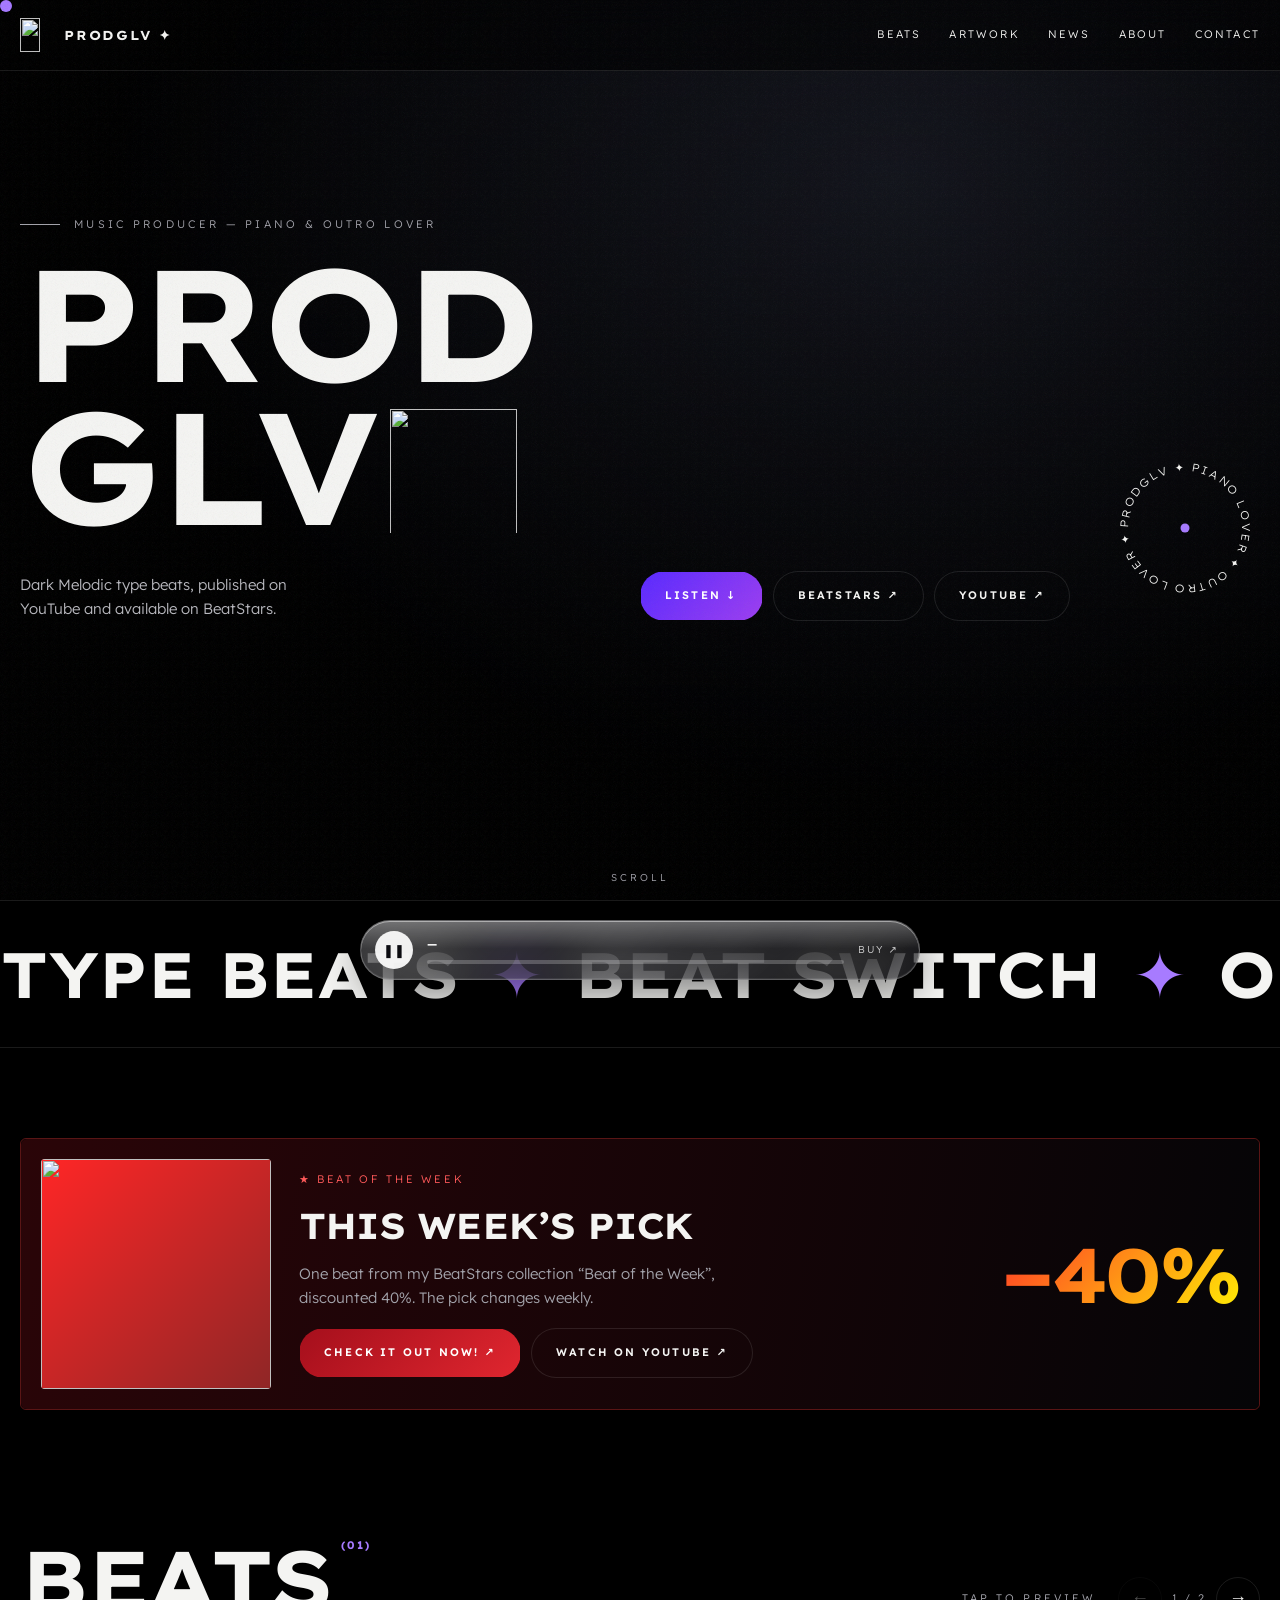
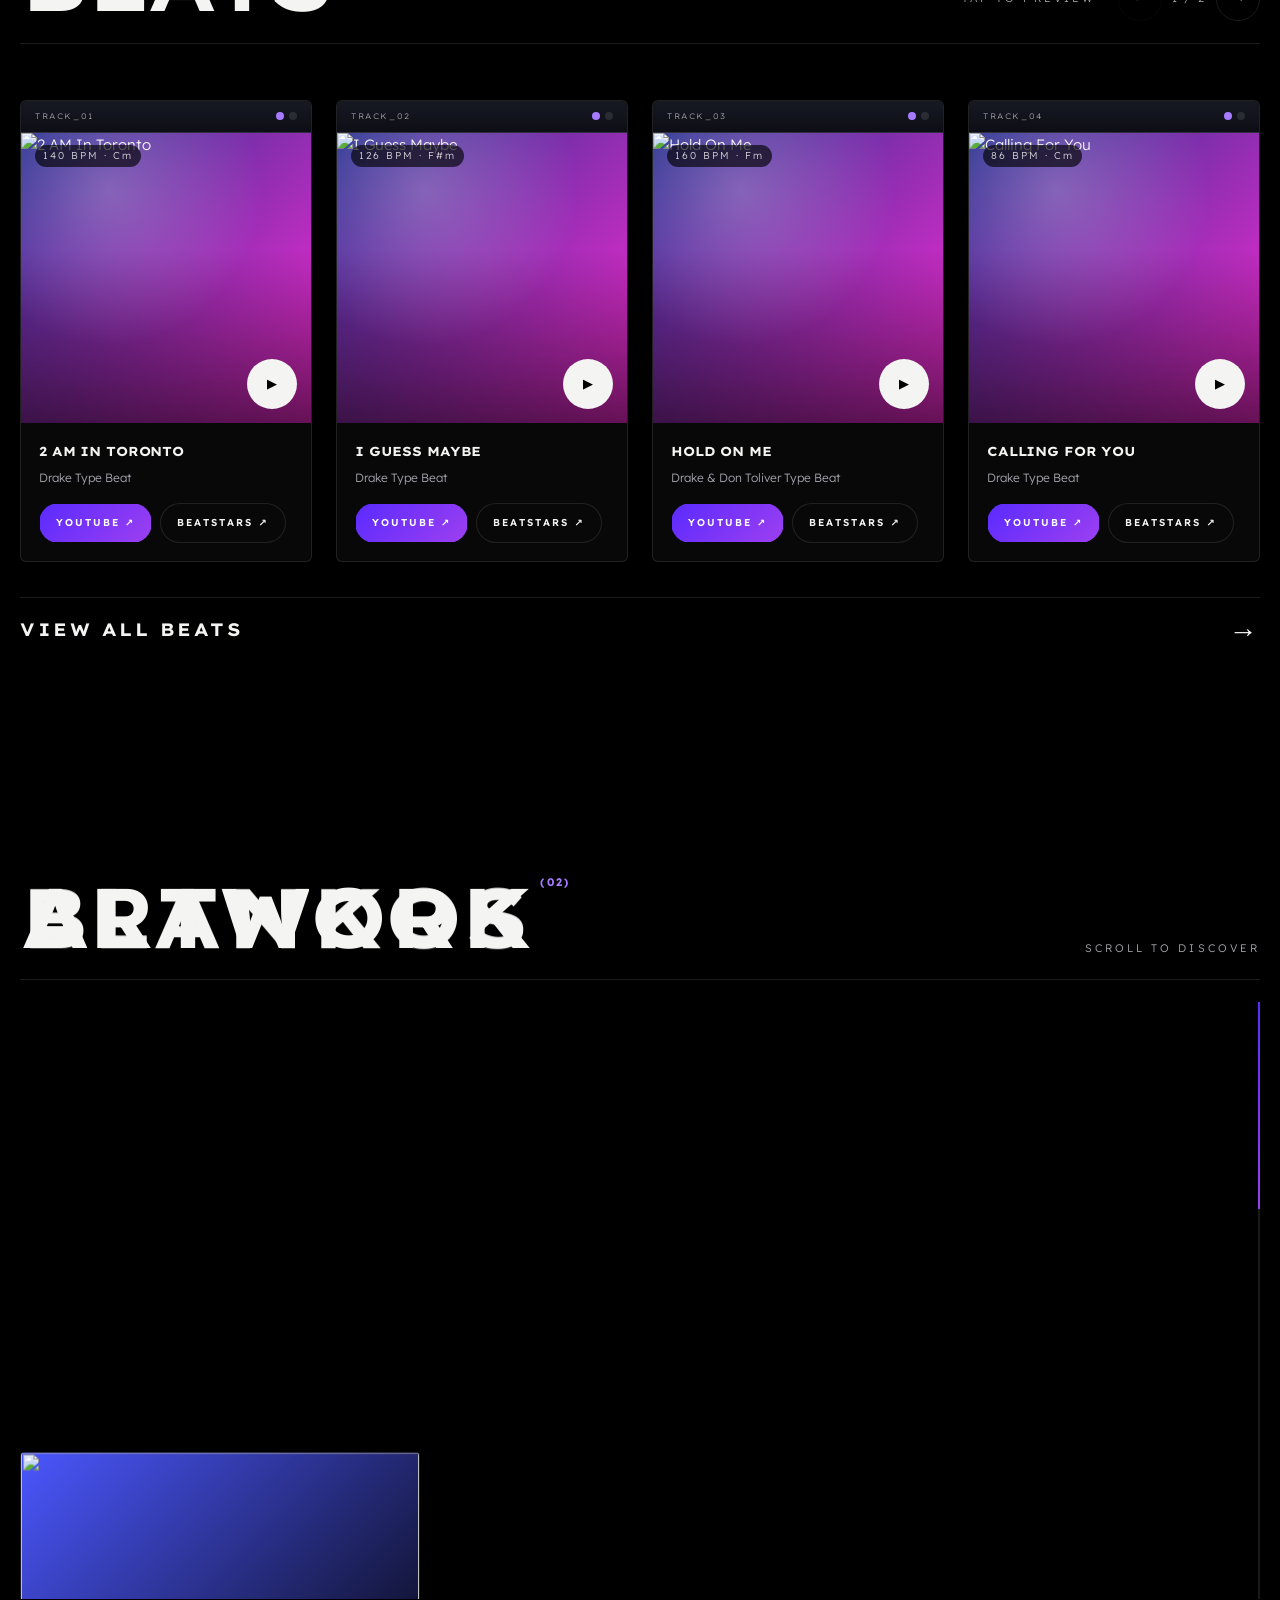
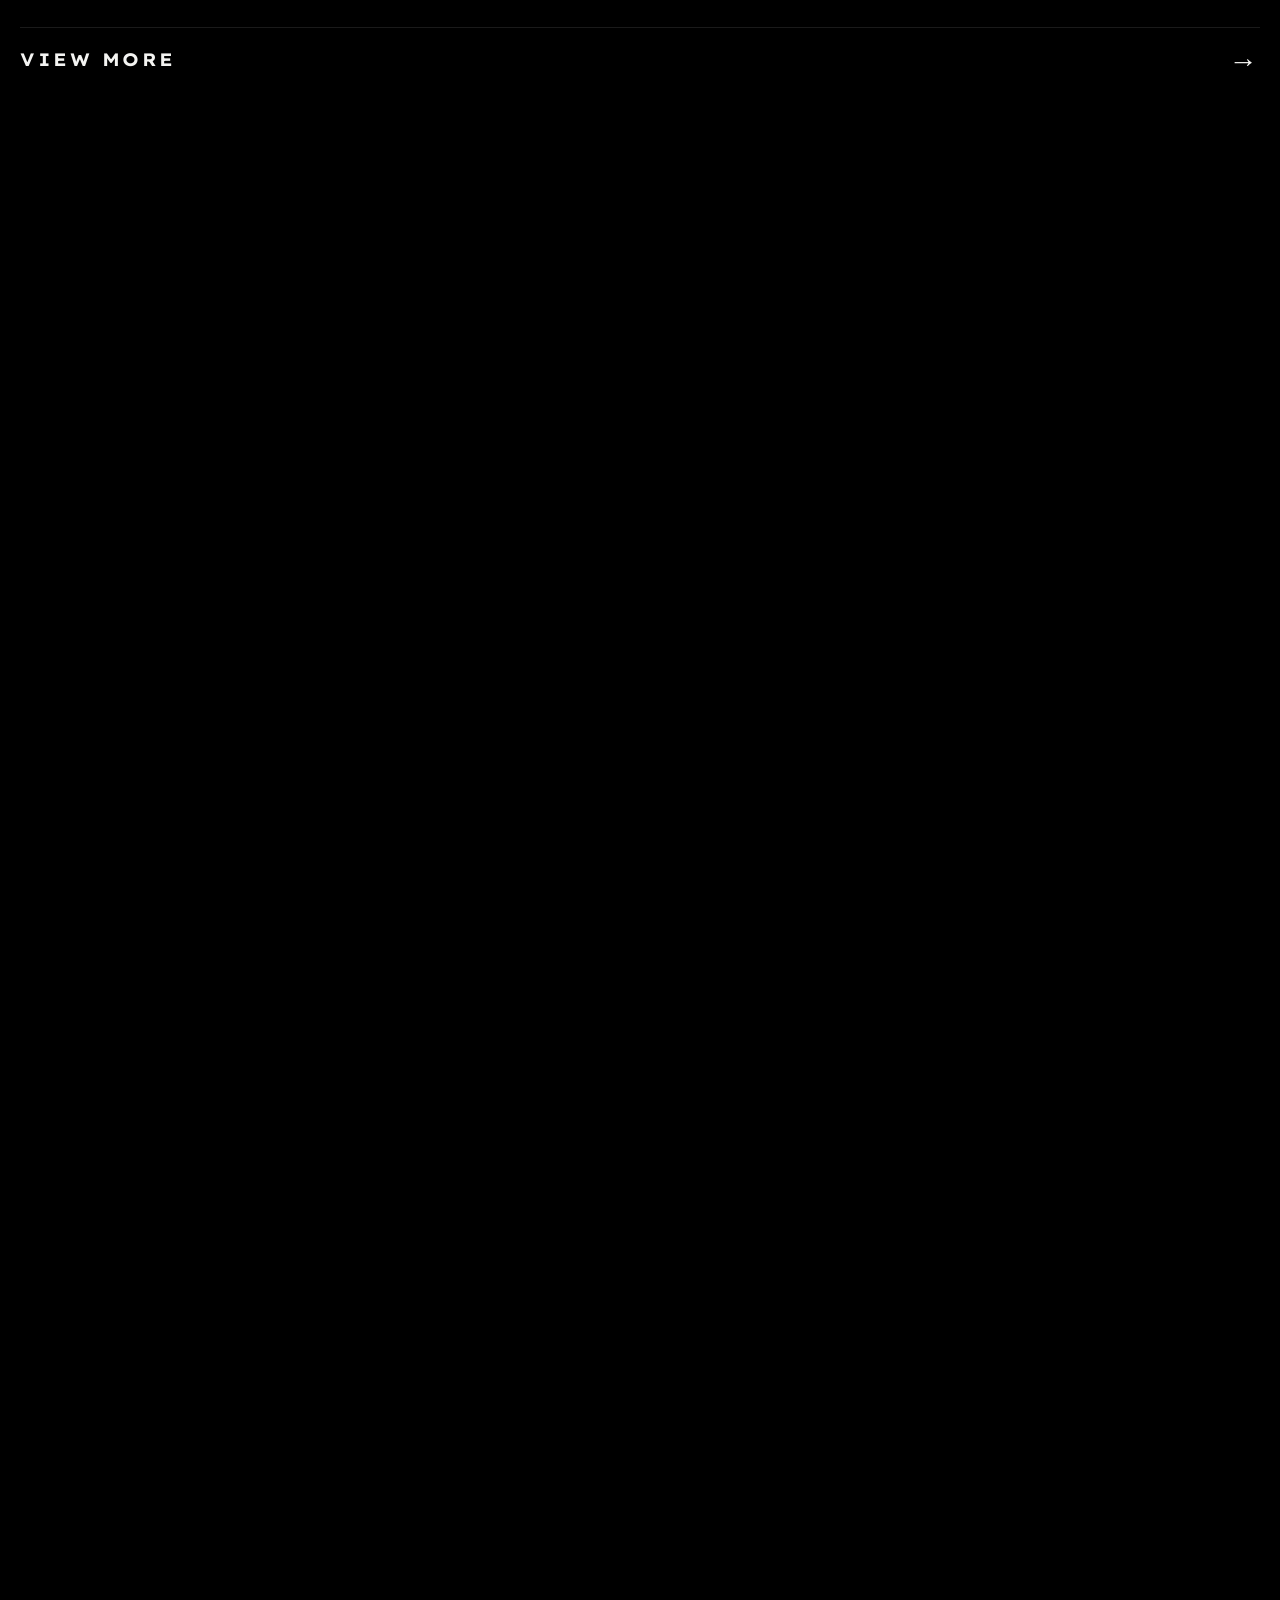
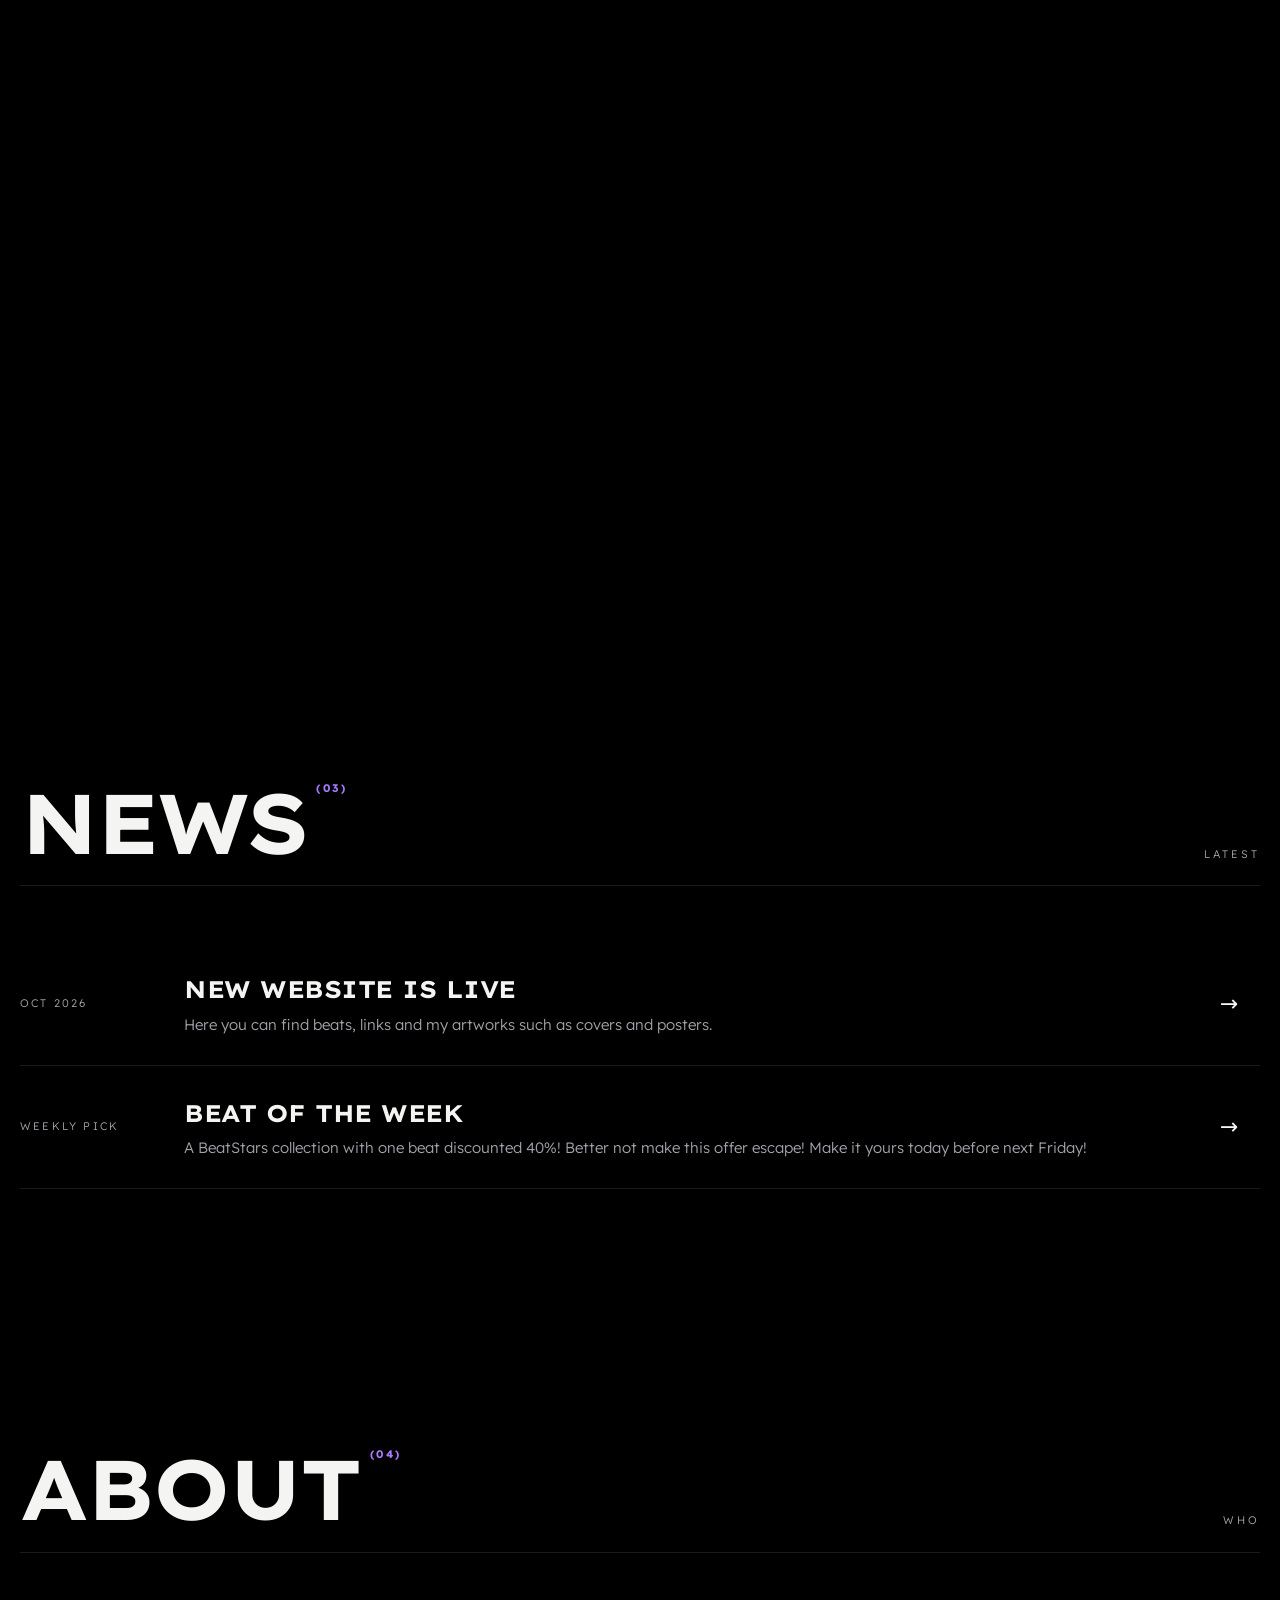
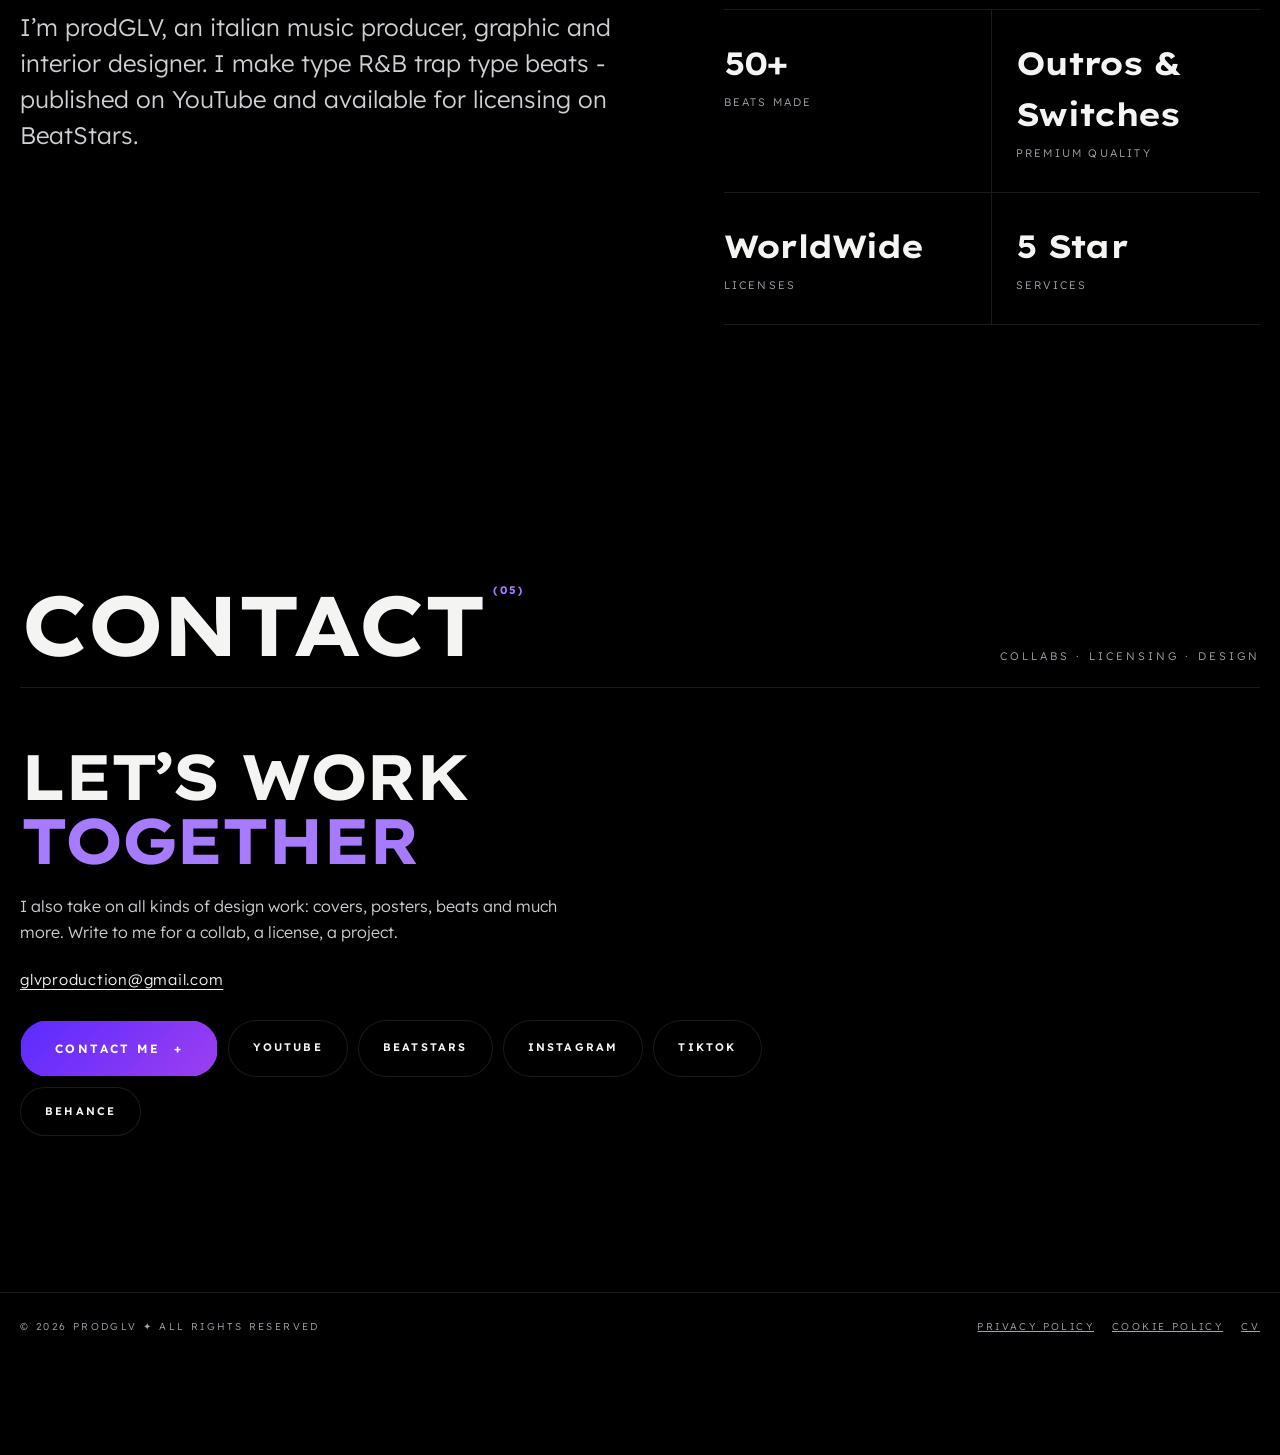
==== index.html @ ba6c38db "Add files via upload" ====
<!DOCTYPE html>
<html lang="en">
<head>
  <meta charset="utf-8">
  <meta name="viewport" content="width=device-width, initial-scale=1, viewport-fit=cover">
  <title>prodGLV — Music Producer</title>
  <meta name="description" content="prodGLV, music producer. Piano &amp; outro lover. Beats, artwork and news.">
  <link rel="icon" href="img/logo.png">
  <link href="https://fonts.googleapis.com/css2?family=Lexend+Exa:wght@400;700&family=Lexend:wght@300;400;600&display=swap" rel="stylesheet">
  <link rel="stylesheet" href="style.css">
</head>
<body>
<a class="skip" href="#beats">Skip to content</a>
<div class="vid"><video id="bgv" muted loop playsinline autoplay preload="auto"></video>
</div>
<div class="shade" id="shade">
</div>
<div class="grain">
</div>
<div class="cur" id="cur">PLAY
</div>

<!-- ======== HEADER (logo = img/logo.png)  ======== -->
<header>
  <div class="wrap bar"><a class="brand" href="#top"><img src="images\imglogoglv.png" alt="" width="34" height="34">prodGLV ✦</a>
    <nav id="nav"><a href="beats.html">Beats</a><a href="#artwork">Artwork</a><a href="#news">News</a><a href="#about">About</a><a href="#contact">Contact</a>
    </nav>
    <button class="burger" id="bg">Menu</button>
  </div>
</header>

<!-- ======== MAIN  ======== -->
<main id="top">
  
<!-- ======== HERO — ✏️ edit the texts below (tagline, short description, buttons)  ======== -->
<div class="hero" id="hero">
    <div class="wrap" id="hw">
      <div class="kick">Music Producer — Piano &amp; Outro Lover
      </div>
      <h1><span><i>prod</i></span><span><i><em>GLV</em><span class="spin" aria-hidden="true"><span class="coin"><img class="face a" id="logoA" alt=""><img class="face b" id="logoB" alt=""></span></span></i></span></h1>
      <div class="herofoot">
        <p>Dark Melodic type beats, published on YouTube and available on BeatStars.</p>
        <div class="cta"><a class="btn p" href="#beats">Listen ↓</a><a class="btn" href="https://www.beatstars.com/prodglv" target="_blank" rel="noopener">BeatStars ↗</a><a class="btn" href="https://www.youtube.com/@prodglv" target="_blank" rel="noopener">YouTube ↗</a>
        </div>
      </div>
      <svg class="badge" viewBox="0 0 100 100"><defs><path id="c" d="M50,50 m-38,0 a38,38 0 1,1 76,0 a38,38 0 1,1 -76,0"/></defs><text><textPath href="#c" textLength="234" lengthAdjust="spacing">prodGLV ✦ piano lover ✦ outro lover ✦ </textPath></text><circle cx="50" cy="50" r="3" fill="#a77bff"/></svg>
    </div>
    <div class="scroll">SCROLL
    </div>
  </div>
  <div class="marq">
    <div id="mq">
    </div>
  </div>
  
<!-- ======== BEAT OF THE WEEK — filled from config.js  ======== -->
<section id="botw" style="padding:90px 0 0">
    <div class="wrap">
      <div class="bw rv">
        <div class="bwc" id="bwc" aria-hidden="true">
        </div>
        <div class="bwi">
          <div class="lab">★ Beat of the Week
          </div>
          <h3 id="bwt"></h3>
          <p id="bwm"></p>
          <div class="cta"><a class="btn p" id="bwb" target="_blank" rel="noopener">Check it out NOW! ↗</a><a class="btn" id="bwy" target="_blank" rel="noopener">Watch on YouTube ↗</a>
          </div>
        </div>
        <div class="bwd" id="bwd">
        </div>
      </div>
    </div>
  </section>
  
<!-- ======== BEATS — filled from config.js  ======== -->
<section id="beats">
    <div class="wrap">
      <div class="sh rv">
        <h2>Beats<sup>(01)</sup></h2><small>Tap to preview</small>
      </div>
      <div class="grid" id="beatGrid">
      </div>
    </div>
  </section>
  
<!-- ======== ARTWORK — filled from config.js  ======== -->
<section id="artwork">
    <div class="stage">
      <div class="wrap" style="flex:1;display:flex;flex-direction:column;min-height:0">
        <div class="sh">
          <h2>Artwork<sup>(02)</sup></h2><small>Scroll to discover</small>
        </div>
        <div class="cols" id="artGrid" data-cur="SCROLL">
          <div class="prog"><i id="pg"></i>
          </div>
        </div>
      </div>
    </div>
  </section>
  
<!-- ======== NEWS — filled from config.js  ======== -->
<section id="news">
    <div class="wrap">
      <div class="sh rv">
        <h2>News<sup>(03)</sup></h2><small>Latest</small>
      </div>
      <div id="newsList">
      </div>
    </div>
  </section>
  
<!-- ======== ABOUT — ✏️ edit the paragraph here  ======== -->
<section id="about">
    <div class="wrap">
      <div class="sh rv">
        <h2>About<sup>(04)</sup></h2><small>Who</small>
      </div>
      <div class="ab">
        <p class="rv">I’m prodGLV, an italian music producer, graphic and interior designer. I make type R&amp;B trap type beats - published on YouTube and available for licensing on BeatStars.</p>
        <div class="stats rv">
          <div><strong>50+</strong><small>Beats Made</small>
          </div>
          <div><strong>Outros & Switches</strong><small>Premium Quality</small>
          </div>
          <div><strong>WorldWide</strong><small>Licenses</small>
          </div>
          <div><strong>5 Star</strong><small>Services</small>
          </div>
        </div>
      </div>
    </div>
  </section>
  
<!-- ======== CONTACT — ✏️ edit the text, the email is set in config.js, social links are below (change/add the href) ======== -->
<section id="contact">
  <div class="wrap">
    <div class="sh rv"><h2>Contact<sup>(05)</sup></h2><small>Collabs · Licensing · Design</small></div>
    <div class="ct rv">
      <h3>Let’s work <em>together</em></h3>
      <p>I also take on all kinds of design work: covers, posters, beats and much more. Write to me for a collab, a license, a project.</p>
      <a class="mail" data-email="text"></a>
      <div class="soc">
        <button class="btn p fbtn" id="fb" aria-expanded="false">Contact me <i>+</i></button>
        <a class="btn" href="https://www.youtube.com/@prodglv" target="_blank" rel="noopener">YouTube</a>
        <a class="btn" href="https://www.beatstars.com/prodglv" target="_blank" rel="noopener">BeatStars</a>
        <a class="btn" href="https://www.instagram.com/aleyk.sens/" target="_blank" rel="noopener">Instagram</a>
        <a class="btn" href="https://www.tiktok.com/@madebyglv" target="_blank" rel="noopener">TikTok</a>
        <a class="btn" href="https://www.behance.net/blankitos" target="_blank" rel="noopener">Behance</a>
      </div>
      <div class="fp" id="fp">
        <div>
          <small>What’s it about?</small>
          <div class="chips" id="fch">
            <button class="chip on">Beat license</button>
            <button class="chip">Collab</button>
            <button class="chip">Design work</button>
            <button class="chip">Other</button>
          </div>
          <textarea id="fm" placeholder="Your name, your project, a link to your music…"></textarea>
          <div class="row2">
            <a class="btn p" id="fs" href="#">Send by email ↗</a>
            <button class="btn" id="fc2">Copy email</button>
            <a class="btn" href="https://www.instagram.com/aleyk.sens/" target="_blank" rel="noopener">DM on Instagram ↗</a>
          </div>
        </div>
      </div>
    </div>
  </div>
</section>
</main>

<!-- ======== FOOTER  ======== -->
<footer>
  <div class="wrap"><span>© 2026 prodGLV ✦ All rights reserved</span><span class="fl"><a href="#privacy">Privacy Policy</a><a href="#cookies">Cookie Policy</a><a href="cv.html">CV</a></span>
  </div>
</footer>

<!-- ======== PRIVACY POLICY PAGE — ✏️ add your name/address where indicated  ======== -->
<div class="v" id="v-privacy" role="dialog" aria-modal="true" aria-label="Privacy Policy">
  <a class="btn vx" href="#top" data-close>Close ✕</a>
  <article class="vc">
    <small>Last updated: 17 October 2026</small>
    <h2>Privacy Policy</h2>
    <p>This policy explains how personal data is handled on this website, in line with the EU General Data Protection Regulation (GDPR).</p>
    <h3>1. Controller</h3>
    <p>prodGLV — [Alessandro Maggiore / GLV Productions© - Italy]. Contact: <a data-email="text"></a>.</p>
    <h3>2. What data is processed</h3>
    <ul>
      <li><b>No accounts, forms, analytics, advertising or cookies.</b> This site does not run any tracking tools.</li>
      <li><b>Hosting logs.</b> The hosting provider may process technical data (such as IP address, browser type and request time) to deliver and secure the site.</li>
      <li><b>Google Fonts.</b> Fonts are loaded from Google’s servers, which means your IP address is sent to Google when the page loads.</li>
      <li><b>Email.</b> If you write to me, I receive the address and content you send, and use them only to reply.</li>
      <li><b>External links.</b> YouTube, BeatStars, Instagram, TikTok and Behance have their own privacy policies.</li>
    </ul>
    <h3>3. Legal bases</h3>
    <p>Legitimate interest in delivering and securing the site (Art. 6(1)(f) GDPR); replying to your enquiries and pre-contract requests such as beat licensing (Art. 6(1)(b) and (f)).</p>
    <h3>4. Transfers</h3>
    <p>Some providers (hosting, Google) may process data outside the EEA, relying on safeguards such as the EU–US Data Privacy Framework or Standard Contractual Clauses.</p>
    <h3>5. Retention</h3>
    <p>Emails are kept as long as needed to handle your request and meet legal obligations.</p>
    <h3>6. Your rights</h3>
    <p>You may request access, rectification, erasure, restriction, portability, or object to processing. Write to <a data-email="text"></a>. You may also complain to the Italian data protection authority, the Garante (<a href="https://www.garanteprivacy.it" target="_blank" rel="noopener">garanteprivacy.it</a>).</p>
    <h3>7. Changes</h3>
    <p>This policy may be updated; the date above shows the latest version.</p>
  </article>
</div>

<!-- ======== COOKIE POLICY PAGE  ======== -->
<div class="v" id="v-cookies" role="dialog" aria-modal="true" aria-label="Cookie Policy">
  <a class="btn vx" href="#top" data-close>Close ✕</a>
  <article class="vc">
    <small>Last updated: 17 October 2026</small>
    <h2>Cookie Policy</h2>
    <p>Cookies and similar technologies store or read information on your device.</p>
    <h3>Used by this site</h3>
    <p>This site does not set cookies and does not use local storage. There are no analytics, advertising or profiling tools.</p>
    <h3>Third-party requests</h3>
    <p>Google Fonts is requested from Google’s servers when the page loads (your IP address is transmitted). See the <a href="#privacy">Privacy Policy</a>. Links to YouTube, BeatStars, Instagram, TikTok and Behance lead to other websites, which may use cookies under their own policies.</p>
    <h3>Manage cookies</h3>
    <p>You can delete cookies and site data at any time in your browser settings.</p>
  </article>
</div>

<!-- ======== MINI PLAYER  ======== -->
<div class="mp" id="mp"><button id="mpb">❚❚</button>
  <div><strong id="mpt">—</strong>
    <div class="pb"><i id="mpi"></i>
    </div>
  </div><a id="mpl" href="https://www.beatstars.com/prodglv" target="_blank" rel="noopener">Buy ↗</a>
</div>

<!-- Scripts: config.js = your content (edit it), script.js = behaviour (leave it) -->
<script src="config.js"></script>
<script src="script.js"></script>
</body>
</html>
---- style.css ----
/* =====================================================================
   style.css  —  colours, fonts, layout. Change colours in the :root block.
   ===================================================================== */

/* To use Monument Extended: install it locally, or host the .otf/.woff2 and add it to src below */
@font-face {
  font-family: "GLV Display";
  src: local("Monument Extended Ultrabold"),local("MonumentExtended-Ultrabold"),local("Monument Extended");
  font-weight: 700;
}

:root {
  --bg: #000;
  --fg: #f4f4f2;
  --dim: #a3a3ab;
  --panel: #080809;
  --line: rgba(255,255,255,.1);
  --acc: #a77bff;
  --grad: linear-gradient(135deg, #5a2bff, #9d3ff0);
  --ice: #9ff4ff;
  --h: "GLV Display","Lexend Exa","Arial Black",Impact,sans-serif;
  --b: "Lexend",system-ui,sans-serif;
  color-scheme: dark;
  box-sizing: border-box;
  padding-top: env(safe-area-inset-top,0px);
  padding-bottom: env(safe-area-inset-bottom,0px);
}

html {
  scroll-behavior: smooth;
  scroll-padding-top: env(safe-area-inset-top,0px);
}

*,*::before,*::after {
  box-sizing: border-box;
}

body {
  margin: 0;
  background: var(--bg);
  color: var(--fg);
  font-family: var(--b);
  font-weight: 300;
  font-size: 15px;
  line-height: 1.6;
  overflow-x: hidden;
}

a {
  color: inherit;
}

.wrap {
  width: min(1240px,100% - 40px);
  margin: auto;
}

/* ============================================================
   VIDEO BACKGROUND
   ============================================================ */
.vid {
  position: fixed;
  inset: 0;
  z-index: -3;
  background: radial-gradient(ellipse at 70% 20%,#1a1c26,#000 65%);
}

.vid video {
  position: absolute;
  inset: 0;
  width: 100%;
  height: 100%;
  object-fit: cover;
  opacity: .75;
  display: none;
}

.vid video.on {
  display: block;
}

.shade {
  position: fixed;
  inset: 0;
  z-index: -2;
  background: linear-gradient(180deg,rgba(0,0,0,.35),rgba(0,0,0,.85));
  pointer-events: none;
}

.grain {
  position: fixed;
  inset: 0;
  z-index: 50;
  pointer-events: none;
  opacity: .06;
  background-image: url("data:image/svg+xml,%3Csvg xmlns='http://www.w3.org/2000/svg' width='160' height='160'%3E%3Cfilter id='n'%3E%3CfeTurbulence baseFrequency='.9' numOctaves='2'/%3E%3C/filter%3E%3Crect width='160' height='160' filter='url(%23n)'/%3E%3C/svg%3E");
}

header {
  position: fixed;
  left: 0;
  right: 0;
  top: env(safe-area-inset-top,0px);
  z-index: 30;
  background: rgba(0,0,0,.55);
  backdrop-filter: blur(14px);
  border-bottom: 1px solid var(--line);
}

.bar {
  display: flex;
  align-items: center;
  justify-content: space-between;
  padding: 18px 0;
}

.brand {
  font-family: var(--h);
  font-weight: 700;
  font-size: 13px;
  letter-spacing: .14em;
  text-decoration: none;
  text-transform: uppercase;
}

nav {
  display: flex;
  gap: 28px;
}

nav a {
  font-size: 11px;
  letter-spacing: .2em;
  text-transform: uppercase;
  text-decoration: none;
  position: relative;
}

nav a::after {
  content: "";
  position: absolute;
  left: 0;
  right: 100%;
  bottom: -4px;
  height: 1px;
  background: #fff;
  transition: right .4s;
}

nav a:hover::after {
  right: 0;
}

.burger {
  display: none;
  background: none;
  border: 0;
  color: #fff;
  font: inherit;
  font-size: 11px;
  letter-spacing: .2em;
  cursor: pointer;
}

/* ============================================================
   HERO
   ============================================================ */
.hero {
  position: relative;
  height: 100svh;
  min-height: 600px;
  display: flex;
  flex-direction: column;
  justify-content: flex-end;
  padding-bottom: 7vh;
  overflow: hidden;
}

.hero .wrap {
  position: relative;
}

.kick {
  font-size: 11px;
  letter-spacing: .3em;
  text-transform: uppercase;
  color: var(--dim);
  margin-bottom: 18px;
  display: flex;
  gap: 14px;
  align-items: center;
}

.kick::before {
  content: "";
  width: 40px;
  height: 1px;
  background: var(--dim);
}

h1 {
  font-family: var(--h);
  font-weight: 700;
  margin: 0;
  line-height: .9;
  font-size: clamp(40px,12.4vw,190px);
  letter-spacing: -.045em;
  text-transform: uppercase;
  will-change: transform;
}

h1 span {
  display: block;
  overflow: hidden;
}

h1 span i {
  display: block;
  font-style: normal;
  transform: translateY(105%);
  animation: up 1.1s cubic-bezier(.2,.8,.2,1) .2s forwards;
}

h1 em {
  font-style: normal;
  color: var(--fg);
}

.logo-slot {
  position: absolute;
  right: 0;
  top: -60vh;
  width: clamp(90px,14vw,170px);
  aspect-ratio: 1;
  border: 1px solid var(--line);
  border-radius: 50%;
  display: grid;
  place-items: center;
  font-size: 9px;
  letter-spacing: .2em;
  text-transform: uppercase;
  color: var(--dim);
  text-align: center;
  background: rgba(0,0,0,.4);
  backdrop-filter: blur(8px);
  overflow: hidden;
}

.logo-slot img {
  width: 100%;
  height: 100%;
  object-fit: cover;
}

.brand {
  display: flex;
  align-items: center;
  gap: 10px;
}

.brand img {
  height: 34px;
  width: auto;
}

.badge {
  position: absolute;
  right: 0;
  bottom: 2vh;
  width: clamp(100px,13vw,150px);
  animation: spin 18s linear infinite;
}

.badge text {
  font-family: var(--h);
  font-size: 7.4px;
  letter-spacing: 0;
  fill: var(--fg);
  text-transform: uppercase;
}

.herofoot {
  display: flex;
  justify-content: space-between;
  align-items: flex-end;
  gap: 20px;
  flex-wrap: wrap;
  margin-top: 34px;
  padding-right: clamp(120px,16vw,190px);
}

.herofoot p {
  max-width: 36ch;
  margin: 0;
  color: #b9b9bf;
}

.cta {
  display: flex;
  gap: 10px;
  flex-wrap: wrap;
}

.btn {
  --fi: var(--grad);
  display: inline-flex;
  align-items: center;
  gap: 10px;
  text-decoration: none;
  font-size: 11px;
  letter-spacing: .2em;
  text-transform: uppercase;
  font-weight: 600;
  padding: 15px 24px;
  border: 1px solid var(--line);
  border-radius: 99px;
  background-color: transparent;
  background-image: var(--fi);
  background-repeat: no-repeat;
  background-position: left;
  background-size: 0 100%;
  color: var(--fg);
  cursor: pointer;
  font-family: var(--b);
  transition: background-size .7s cubic-bezier(.65,0,.25,1),color .3s .15s,border-color .3s;
}

.btn:hover,.btn:focus-visible {
  background-size: 100% 100%;
  color: #fff;
  border-color: var(--acc);
}

.btn.p {
  --fi: linear-gradient(#fff, #fff);
  background-image: var(--fi), var(--grad);
  background-size: 0 100%, 100% 100%;
  color: #fff;
  border-color: transparent;
}

.btn.p:hover, .btn.p:focus-visible {
  background-size: 100% 100%, 100% 100%;
  color: #000;
}

.btn.p:hover,.btn.p:focus-visible {
  border-color: #fff;
}

.vload {
  position: absolute;
  left: 20px;
  bottom: 10px;
  font-size: 10px;
  letter-spacing: .2em;
  text-transform: uppercase;
  color: var(--dim);
  cursor: pointer;
  background: none;
  border: 0;
  font-family: var(--b);
  z-index: 2;
}

.vload:hover {
  color: #fff;
}

.scroll {
  position: absolute;
  left: 50%;
  bottom: 14px;
  font-size: 10px;
  letter-spacing: .3em;
  color: var(--dim);
  transform: translateX(-50%);
  animation: blink 2s infinite;
}

/* ============================================================
   SHARED / MARQUEE / TITLES
   ============================================================ */
.marq {
  border-block: 1px solid var(--line);
  overflow: hidden;
  white-space: nowrap;
  padding: 22px 0;
  background: rgba(0,0,0,.7);
}

.marq div {
  display: inline-block;
  font-family: var(--h);
  font-weight: 700;
  font-size: clamp(28px,5vw,64px);
  text-transform: uppercase;
  letter-spacing: -.03em;
  animation: mq 26s linear infinite;
  color: var(--fg);
}

.marq b {
  color: var(--acc);
  -webkit-text-stroke: 0;
  font-weight: 400;
  margin: 0 .5em;
}

section {
  padding: 130px 0;
  background: var(--bg);
  position: relative;
}

.sh {
  display: flex;
  justify-content: space-between;
  align-items: flex-end;
  gap: 20px;
  flex-wrap: wrap;
  margin-bottom: 56px;
  border-bottom: 1px solid var(--line);
  padding-bottom: 22px;
}

.sh small {
  font-size: 11px;
  letter-spacing: .28em;
  color: var(--dim);
  text-transform: uppercase;
}

h2 {
  font-family: var(--h);
  font-weight: 700;
  font-size: clamp(30px,6.6vw,96px);
  margin: 0;
  line-height: .95;
  letter-spacing: -.04em;
  text-transform: uppercase;
}

h2 sup {
  font-family: var(--b);
  font-size: 11px;
  letter-spacing: .2em;
  color: var(--acc);
  vertical-align: top;
  margin-left: 10px;
}

.chips {
  display: flex;
  gap: 8px;
  flex-wrap: wrap;
  margin-bottom: 34px;
}

.chip {
  font: inherit;
  font-size: 11px;
  letter-spacing: .16em;
  text-transform: uppercase;
  padding: 10px 18px;
  border-radius: 99px;
  border: 1px solid var(--line);
  background: none;
  color: var(--dim);
  cursor: pointer;
  transition: .3s;
}

.chip:hover {
  color: #fff;
  border-color: #fff;
}

.chip.on {
  background: var(--fg);
  color: #000;
  border-color: var(--fg);
}

/* ============================================================
   MUSIC CARDS (BEATS)
   ============================================================ */
.grid {
  display: grid;
  gap: 22px;
  grid-template-columns: repeat(auto-fill,minmax(270px,1fr));
}

.card {
  background: var(--panel);
  border: 1px solid var(--line);
  border-radius: 6px;
  overflow: hidden;
  transition: border-color .4s,opacity .4s,transform .4s;
}

.card:hover,.card.live {
  border-color: rgba(167,123,255,.6);
}

.card.hide {
  display: none;
}

/* beat card: title bar (track_01) + lift on hover */
.wt {
  display: flex;
  justify-content: space-between;
  align-items: center;
  padding: 9px 14px;
  font-family: var(--h);
  font-size: 8px;
  letter-spacing: .2em;
  text-transform: uppercase;
  color: var(--dim);
  border-bottom: 1px solid var(--line);
  background: linear-gradient(180deg, #171923, #0d0e15);
}

.wt b { display: flex; gap: 5px; }
.wt b i { width: 8px; height: 8px; border-radius: 50%; background: var(--line); }
.wt b i:first-child { background: var(--acc); }

.card.rv.in { transition: transform .5s cubic-bezier(.2,.7,.2,1), border-color .4s, opacity 1s; }
.card.rv.in:hover { transform: translateY(-6px); }

.cover {
  position: relative;
  aspect-ratio: 1;
  overflow: hidden;
  display: grid;
  place-items: center;
  transform-style: preserve-3d;
  transition: transform .25s ease-out;
  cursor: pointer;
}

.cover::before {
  content: "";
  position: absolute;
  inset: 0;
  background: radial-gradient(circle at 30% 20%,rgba(255,255,255,.25),transparent 50%),linear-gradient(180deg,transparent 40%,rgba(0,0,0,.6));
}

.cover img {
  position: absolute;
  inset: 0;
  width: 100%;
  height: 100%;
  object-fit: cover;
}

.cover em {
  position: relative;
  font-family: var(--h);
  font-style: normal;
  font-weight: 700;
  font-size: clamp(40px,6vw,70px);
  letter-spacing: -.05em;
  color: rgba(255,255,255,.92);
  mix-blend-mode: overlay;
}

.num {
  background: rgba(0,0,0,.65);
  padding: 3px 8px;
  border-radius: 99px;
  position: absolute;
  left: 14px;
  top: 12px;
  font-size: 10px;
  letter-spacing: .2em;
  color: rgba(255,255,255,.8);
  z-index: 2;
}

.play {
  position: absolute;
  right: 14px;
  bottom: 14px;
  z-index: 2;
  width: 50px;
  height: 50px;
  border-radius: 50%;
  border: 0;
  background: var(--fg);
  color: #000;
  font-size: 13px;
  cursor: pointer;
  transition: transform .3s,background .3s;
}

.card:hover .play {
  transform: scale(1.1);
  background: var(--acc);
}

.eq {
  position: absolute;
  left: 14px;
  bottom: 14px;
  gap: 3px;
  align-items: flex-end;
  height: 26px;
  z-index: 2;
  display: none;
}

.eq i {
  width: 3px;
  background: var(--acc);
  animation: eq .6s ease-in-out infinite alternate;
}

.eq i:nth-child(2) {
  animation-delay: .15s;
}

.eq i:nth-child(3) {
  animation-delay: .3s;
}

.eq i:nth-child(4) {
  animation-delay: .45s;
}

.live .eq {
  display: flex;
}

.info {
  padding: 18px;
}

.info h3 {
  margin: 0;
  font-family: var(--h);
  font-weight: 700;
  font-size: 13px;
  letter-spacing: -.01em;
  text-transform: uppercase;
}

.meta {
  font-size: 12px;
  color: var(--dim);
  margin: 6px 0 16px;
}

.links {
  display: flex;
  gap: 8px;
  flex-wrap: wrap;
}

.links .btn {
  padding: 11px 16px;
  font-size: 10px;
}

/* ============================================================
   ARTWORK (falls while scrolling)
   ============================================================ */
#artwork {
  padding: 0;
  height: 340vh;
}

.stage {
  position: sticky;
  top: 0;
  height: 100svh;
  padding-top: 84px;
  display: flex;
  flex-direction: column;
  overflow: hidden;
}

.stage .sh {
  margin-bottom: 22px;
}

.cols {
  flex: 1;
  min-height: 0;
  display: grid;
  grid-template-columns: repeat(3,1fr);
  gap: 20px;
  overflow: hidden;
  position: relative;
  margin-bottom: 28px;
}

.col {
  display: flex;
  flex-direction: column;
  gap: 20px;
  will-change: transform;
}

.pc {
  position: relative;
  flex: 1;
  min-height: 0;
  overflow: hidden;
  border-radius: 4px;
  border: 1px solid var(--line);
}

.pc .ph {
  position: absolute;
  inset: 0;
  display: grid;
  place-items: end start;
  padding: 16px;
  transition: transform .9s cubic-bezier(.2,.8,.2,1);
}

.pc:hover .ph {
  transform: scale(1.07);
}

.pc img {
  position: absolute;
  inset: 0;
  width: 100%;
  height: 100%;
  object-fit: cover;
}

.pc span {
  background: rgba(0,0,0,.65);
  padding: 4px 10px;
  border-radius: 99px;
  position: relative;
  font-size: 10px;
  letter-spacing: .24em;
  text-transform: uppercase;
  text-shadow: 0 1px 8px #000;
}

.prog {
  position: absolute;
  right: 0;
  top: 0;
  bottom: 0;
  width: 2px;
  background: var(--line);
}

.prog i {
  display: block;
  width: 100%;
  height: 0;
  background: var(--grad);
}

/* ============================================================
   NEWS
   ============================================================ */
.row {
  display: grid;
  grid-template-columns: 140px 1fr 40px;
  gap: 24px;
  align-items: center;
  padding: 28px 0;
  border-bottom: 1px solid var(--line);
  text-decoration: none;
  transition: padding .4s,color .4s;
}

.row:hover {
  padding-left: 18px;
  color: var(--acc);
}

.row time {
  font-size: 11px;
  letter-spacing: .2em;
  color: var(--dim);
}

.row h3 {
  margin: 0 0 4px;
  font-family: var(--h);
  font-weight: 700;
  font-size: clamp(15px,2.2vw,24px);
  letter-spacing: -.02em;
  text-transform: uppercase;
}

.row p {
  margin: 0;
  color: var(--dim);
}

.row b {
  font-weight: 300;
  font-size: 22px;
  transition: transform .4s;
}

.row:hover b {
  transform: translateX(6px) rotate(-45deg);
}

/* ============================================================
   ABOUT
   ============================================================ */
.ab {
  display: grid;
  grid-template-columns: 1.2fr 1fr;
  gap: 60px;
  align-items: start;
}

.ab p {
  font-size: clamp(17px,2vw,24px);
  line-height: 1.5;
  color: #d0d0d4;
  margin: 0;
}

.stats {
  display: grid;
  grid-template-columns: 1fr 1fr;
  border-top: 1px solid var(--line);
}

.stats div {
  padding: 28px 0;
  border-bottom: 1px solid var(--line);
}

.stats div:nth-child(odd) {
  border-right: 1px solid var(--line);
  padding-right: 20px;
}

.stats div:nth-child(even) {
  padding-left: 24px;
}

.stats strong {
  display: block;
  font-family: var(--h);
  font-size: clamp(18px,2.6vw,32px);
  letter-spacing: -.05em;
}

.stats small {
  font-size: 11px;
  letter-spacing: .2em;
  color: var(--dim);
  text-transform: uppercase;
}

.soc {
  display: flex;
  gap: 10px;
  flex-wrap: wrap;
  margin-top: 44px;
}

footer {
  padding: 26px 0 120px;
  border-top: 1px solid var(--line);
  font-size: 10px;
  letter-spacing: .24em;
  text-transform: uppercase;
  color: var(--dim);
  background: var(--bg);
  position: relative;
}

footer .wrap {
  display: flex;
  justify-content: space-between;
  flex-wrap: wrap;
  gap: 10px;
}

.fbtn {
  font-size: 12px;
  padding: 20px 34px;
  gap: 14px;
}

.fbtn i {
  font-style: normal;
  transition: transform .5s;
  display: inline-block;
}

.fbtn[aria-expanded=true] i {
  transform: rotate(135deg);
}

.fp {
  width: 100%;
  max-height: 0;
  overflow: hidden;
  opacity: 0;
  transition: max-height .8s cubic-bezier(.2,.8,.2,1),opacity .6s;
}

.fp.open {
  max-height: 520px;
  opacity: 1;
}

.fp>div {
  border: 1px solid var(--line);
  border-radius: 6px;
  padding: 24px;
  display: grid;
  gap: 18px;
  max-width: 720px;
  background: var(--panel);
}

.fp small {
  font-size: 10px;
  letter-spacing: .24em;
  color: var(--dim);
  text-transform: uppercase;
}

.fp .chips {
  margin: 0;
}

.fp textarea {
  width: 100%;
  min-height: 110px;
  background: transparent;
  border: 1px solid var(--line);
  border-radius: 6px;
  color: var(--fg);
  font: inherit;
  padding: 14px;
  resize: vertical;
}

.fp textarea:focus {
  outline: none;
  border-color: var(--acc);
}

.fp .row2 {
  display: flex;
  gap: 10px;
  flex-wrap: wrap;
}

/* ============================================================
   MINI PLAYER
   ============================================================ */
.mp {
  position: fixed;
  left: 50%;
  bottom: calc(16px + env(safe-area-inset-bottom,0px));
  transform: translate(-50%,160%);
  z-index: 40;
  width: min(560px,100% - 28px);
  display: flex;
  align-items: center;
  gap: 14px;
  padding: 10px 14px;
  border: 1px solid var(--line);
  border-radius: 99px;
  background: rgba(10,10,12,.82);
  backdrop-filter: blur(16px);
  transition: transform .6s cubic-bezier(.2,.8,.2,1);
}

.mp.show {
  transform: translate(-50%,0);
}

.mp button {
  width: 38px;
  height: 38px;
  border-radius: 50%;
  border: 0;
  background: var(--acc);
  color: #000;
  cursor: pointer;
  flex: none;
}

.mp div {
  flex: 1;
  min-width: 0;
}

.mp strong {
  display: block;
  font-size: 11px;
  letter-spacing: .16em;
  text-transform: uppercase;
  white-space: nowrap;
  overflow: hidden;
  text-overflow: ellipsis;
}

.pb {
  height: 2px;
  background: var(--line);
  margin-top: 6px;
  border-radius: 2px;
  overflow: hidden;
}

.pb i {
  display: block;
  height: 100%;
  width: 0;
  background: var(--grad);
}

.mp a {
  font-size: 10px;
  letter-spacing: .2em;
  text-transform: uppercase;
  text-decoration: none;
  color: var(--dim);
  padding-right: 6px;
}

.mp a:hover {
  color: #fff;
}

/* ============================================================
   CURSOR
   ============================================================ */
.cur {
  position: fixed;
  left: 0;
  top: 0;
  z-index: 60;
  pointer-events: none;
  width: 12px;
  height: 12px;
  border-radius: 50%;
  background: var(--acc);
  mix-blend-mode: difference;
  display: none;
  transition: width .3s,height .3s;
  display: none;
  align-items: center;
  justify-content: center;
  font-size: 0;
  color: #000;
  letter-spacing: .15em;
}

.cur.big2 {
  width: 78px;
  height: 78px;
  mix-blend-mode: normal;
  font-size: 10px;
  font-weight: 600;
}

@media (pointer:fine) {
  .cur {
    display: flex;
  }
}

.rv {
  opacity: 0;
  transform: translateY(40px);
  transition: opacity 1s cubic-bezier(.2,.8,.2,1),transform 1s cubic-bezier(.2,.8,.2,1);
}

.rv.in {
  opacity: 1;
  transform: none;
}

@keyframes fl {
  50% {
    transform: translateY(-14px);
  }
}

@keyframes up {
  to {
    transform: none;
  }
}

@keyframes spin {
  to {
    transform: rotate(360deg);
  }
}

@keyframes mq {
  to {
    transform: translateX(-50%);
  }
}

@keyframes eq {
  from {
    height: 4px;
  }
  to {
    height: 26px;
  }
}

@keyframes blink {
  50% {
    opacity: .3;
  }
}

@media (max-width:820px) {
  nav {
    display: none;
  }
  .burger {
    display: block;
  }
  nav.open {
    display: flex;
    flex-direction: column;
    position: absolute;
    left: 0;
    right: 0;
    top: 100%;
    padding: 20px;
    background: #000;
    gap: 18px;
    mix-blend-mode: normal;
  }
  section {
    padding: 80px 0;
  }
  .ab {
    grid-template-columns: 1fr;
    gap: 36px;
  }
  .row {
    grid-template-columns: 1fr 30px;
  }
  .row time {
    grid-column: 1/-1;
  }
  .cols {
    grid-template-columns: 1fr 1fr;
  }
  .col:nth-child(3) {
    display: none;
  }
  .herofoot {
    padding-right: 0;
  }
  .badge {
    display: none;
  }
}

@media (prefers-reduced-motion:reduce) {
  * {
    animation: none!important;
    transition: none!important;
    scroll-behavior: auto;
  }
  .rv {
    opacity: 1;
    transform: none;
  }
  h1 span i {
    transform: none;
  }
}

.skip {
  position: absolute;
  left: -999px;
  top: 8px;
  z-index: 100;
  background: var(--acc);
  color: #000;
  padding: 10px 16px;
}

.skip:focus {
  left: 8px;
}

:focus-visible {
  outline: 2px solid var(--acc);
  outline-offset: 3px;
}

::placeholder {
  color: #9b9ba3;
}

.bw {
  display: grid;
  grid-template-columns: minmax(130px,230px) 1fr auto;
  gap: 28px;
  align-items: center;
  border: 1px solid var(--line);
  border-radius: 6px;
  padding: 20px;
  background: linear-gradient(100deg,#0d0f16,#050507);
}

.bwc {
  aspect-ratio: 1;
  border-radius: 4px;
  display: grid;
  place-items: center;
  font-size: 40px;
  color: #000;
  overflow: hidden;
  position: relative;
}

.bwc img {
  position: absolute;
  inset: 0;
  width: 100%;
  height: 100%;
  object-fit: cover;
}

.lab {
  font-size: 11px;
  letter-spacing: .24em;
  text-transform: uppercase;
  color: var(--acc);
}

.bwi h3 {
  font-family: var(--h);
  font-size: clamp(20px,3vw,36px);
  letter-spacing: -.04em;
  margin: 8px 0;
  text-transform: uppercase;
}

.bwi p {
  color: var(--dim);
  margin: 0 0 18px;
  max-width: 52ch;
}

.bwd {
  font-family: var(--h);
  font-weight: 700;
  font-size: clamp(34px,6vw,80px);
  letter-spacing: -.05em;
  background: var(--grad);
  -webkit-background-clip: text;
  background-clip: text;
  color: transparent;
}

.more {
  display: grid;
  place-items: center;
  border-style: dashed;
  min-height: 260px;
}

.more>div {
  padding: 24px;
  text-align: center;
}

.more small {
  display: block;
  font-size: 11px;
  letter-spacing: .24em;
  text-transform: uppercase;
  color: var(--dim);
  margin-bottom: 16px;
}

.more .links {
  justify-content: center;
}

.fl {
  display: flex;
  gap: 18px;
  flex-wrap: wrap;
}

.fl a,.fl button {
  background: none;
  border: 0;
  color: var(--dim);
  font: inherit;
  letter-spacing: inherit;
  text-transform: inherit;
  cursor: pointer;
  text-decoration: underline;
  padding: 0;
}

.fl a:hover,.fl button:hover {
  color: #fff;
}

.v {
  position: fixed;
  inset: 0;
  z-index: 80;
  background: #000;
  overflow: auto;
  display: none;
}

.v.open {
  display: block;
}

.vc {
  width: min(780px,100% - 40px);
  margin: auto;
  padding: 90px 0 120px;
  color: #d0d0d4;
}

.vc h2 {
  font-size: clamp(26px,5vw,52px);
  margin-bottom: 8px;
}

.vc h3 {
  font-family: var(--h);
  font-size: 13px;
  letter-spacing: .1em;
  text-transform: uppercase;
  margin: 34px 0 8px;
  color: #fff;
}

.vc a {
  color: var(--acc);
}

.vc li {
  margin: 6px 0;
}

.vc small {
  color: var(--dim);
}

.vx {
  position: fixed;
  top: calc(16px + env(safe-area-inset-top,0px));
  right: 20px;
  z-index: 90;
}

@media (max-width:820px) {
  .bw {
    grid-template-columns: 1fr;
  }
}


/* ============================================================
   CONTACT (email, social links and the "Contact me" panel)
   ============================================================ */
.ct {
  display: grid;
  gap: 22px;
  justify-items: start;
  max-width: 760px;
}

.ct h3 {
  margin: 0;
  font-family: var(--h);
  font-weight: 700;
  font-size: clamp(26px, 5.4vw, 64px);
  letter-spacing: -.05em;
  line-height: 1;
  text-transform: uppercase;
}

.ct h3 em { font-style: normal; color: var(--acc); }
.ct p { margin: 0; font-size: 16px; color: #d0d0d4; max-width: 56ch; }
.mail { font-size: 15px; letter-spacing: .05em; color: var(--fg); text-decoration: underline; text-underline-offset: 4px; }
.mail:hover { color: var(--acc); }
.ct .soc { margin-top: 6px; }
.ct .fp { margin-top: 4px; }
/* ============================================================
   BEAT OF THE WEEK: red theme (only affects #botw)
   To undo: delete this whole block.
   ============================================================ */
#botw {
  --acc:  #ff5a5a;                                        /* small red: label, hover border */
  --grad: linear-gradient(135deg, #a50f1c, #e0262f);      /* red gradient: the button */
}

#botw .bw {
  background: linear-gradient(100deg, #2a0508, #050507);  /* dark red box */
  border-color: rgba(255, 60, 60, .35);
}

#botw .bwd {
  background: linear-gradient(135deg, #ff2a2a, #ff7a3b);  /* the big -40% */
  -webkit-background-clip: text;
  background-clip: text;
  color: transparent;
}
/* ============================================================
   BEAT OF THE WEEK: grows + animated red RGB-style glow (PC only)
   To undo: delete this whole block.
   ============================================================ */
@property --a {
  syntax: "<angle>";
  initial-value: 0deg;
  inherits: false;
}

@keyframes botw-spin {
  to { --a: 360deg; }
}

@media (hover: hover) and (pointer: fine) {

  #botw .bw.rv.in {
    position: relative;
    isolation: isolate;
    background: none;                               /* the fill moves to ::after */
    transition: transform .5s cubic-bezier(.2, .7, .2, 1),
                box-shadow .5s ease,
                border-color .5s ease;
  }

  /* the spinning red light (hidden until hover) */
  #botw .bw::before {
    content: "";
    position: absolute;
    inset: -3px;
    z-index: -1;
    border-radius: inherit;
    background: conic-gradient(from var(--a),
                #ff1a1a, #8a0000, #ff5a3c, #d1001f, #4a0000, #ff1a1a);
    filter: blur(7px);                              /* softness of the glow */
    opacity: 0;
    transition: opacity .5s ease;
    animation: botw-spin 4s linear infinite;        /* speed: smaller = faster */
  }

  /* the dark box itself, drawn on top of the light */
  #botw .bw::after {
    content: "";
    position: absolute;
    inset: 0;
    z-index: -1;
    border-radius: inherit;
    background: linear-gradient(100deg, #2a0508, #050507);
  }

  #botw .bw.rv.in:hover {
    transform: scale(1.03);
    z-index: 2;
    border-color: rgba(255, 60, 60, .8);
    box-shadow: 0 0 60px rgba(255, 30, 30, .25);
  }

  #botw .bw.rv.in:hover::before { opacity: 1; }
}
/* ============================================================
   BEAT OF THE WEEK: big glowing "-40% / OFF" swap on hover (PC only)
   To undo: delete this whole block (and restore the script.js line).
   ============================================================ */
#botw .bwd {
  display: grid;
  justify-items: end;
  background: none;                       /* the gradient now lives on the two spans */
  -webkit-background-clip: border-box;
  background-clip: border-box;
  color: inherit;
}

#botw .bwd span {
  grid-area: 1 / 1;                       /* both words sit in the same spot */
  background: linear-gradient(135deg, #ff2a2a, #fffb01);
  -webkit-background-clip: text;
  background-clip: text;
  color: transparent;
}

#botw .bwd .n { opacity: 1; }
#botw .bwd .o { opacity: 0; }             /* OFF is hidden until you hover */

@keyframes botw-show-n { 0%, 45% { opacity: 1; } 55%, 95% { opacity: 0; } 100% { opacity: 1; } }
@keyframes botw-show-o { 0%, 45% { opacity: 0; } 55%, 95% { opacity: 1; } 100% { opacity: 0; } }

@keyframes botw-pulse {
  from { filter: drop-shadow(0 0 8px  rgba(255, 40, 40, .55)) drop-shadow(0 0 22px rgba(255, 30, 30, .35)); }
  to   { filter: drop-shadow(0 0 16px rgba(255, 60, 60, .90)) drop-shadow(0 0 44px rgba(255, 30, 30, .60)); }
}

@media (hover: hover) and (pointer: fine) {

  #botw .bwd {
    transform-origin: right center;
    transition: transform .5s cubic-bezier(.2, .7, .2, 1);
  }

  #botw .bw:hover .bwd {
    transform: scale(1.18);                              /* how much bigger */
    animation: botw-pulse 1.2s ease-in-out infinite alternate;   /* pulsing red glow */
  }

  #botw .bw:hover .bwd .n { animation: botw-show-n 3s ease-in-out infinite; }
  #botw .bw:hover .bwd .o { animation: botw-show-o 3s ease-in-out infinite; }
}

/* ============================================================
   CARD PROGRESS RING + GLASS PLAYER
   (pairs with section 10 of script.js)
   REPLACES the earlier "AUDIO-REACTIVE EQUALIZER" CSS block.
   To undo: delete this whole block.
   ============================================================ */

/* ---- equalizer bars on the cover (kept from before) ---- */
.eq { left: 16px; bottom: 16px; gap: 3px; }
.eq i { width: 4px; border-radius: 2px; }

.eq.real i {
  animation: none;
  transition: height .06s linear;
  background: linear-gradient(180deg, var(--acc), #5a2bff);
}
.eq.real { filter: drop-shadow(0 0 6px rgba(157, 63, 240, .8)); }

/* ---- light line charging clockwise around the card ---- */
.card { position: relative; }

.ring {
  position: absolute;
  inset: 0;
  width: 100%;
  height: 100%;
  z-index: 5;
  pointer-events: none;
  overflow: visible;
  opacity: 0;
  transition: opacity .4s ease;
}
.card.has-ring .ring { opacity: 1; }

.ring path { fill: none; stroke-linecap: round; }
.ring .rt  { stroke: rgba(255, 255, 255, .10); }           /* faint full outline */
.ring .rp  {                                               /* the charging line */
  stroke: #e4d6ff;
  filter: drop-shadow(0 0 3px rgba(200, 170, 255, .95)) drop-shadow(0 0 9px rgba(157, 63, 240, .75));
}
.ring .rh  {                                               /* bright tip */
  fill: #fff;
  filter: drop-shadow(0 0 5px rgba(255, 255, 255, .95)) drop-shadow(0 0 12px rgba(157, 63, 240, .9));
}

/* ---- glass player (Apple-style) ---- */
#mp {
  background:
    linear-gradient(135deg, rgba(255, 255, 255, .18), rgba(255, 255, 255, .04)),
    rgba(14, 14, 20, .50);
  -webkit-backdrop-filter: blur(26px) saturate(1.8);
  backdrop-filter: blur(26px) saturate(1.8);
  border: 1px solid rgba(255, 255, 255, .24);
  box-shadow:
    inset 0 1px 0 rgba(255, 255, 255, .45),               /* bright top edge */
    inset 0 -1px 0 rgba(255, 255, 255, .08),
    0 14px 40px rgba(0, 0, 0, .45);
  transition: transform .6s cubic-bezier(.2, .8, .2, 1), box-shadow .8s ease;
}

#mp::before {                                              /* glossy reflection on top */
  content: "";
  position: absolute;
  inset: 0;
  z-index: -1;
  border-radius: inherit;
  background: linear-gradient(180deg, rgba(255, 255, 255, .30), rgba(255, 255, 255, 0) 48%);
  pointer-events: none;
}

#mp.on-air {                                               /* static soft white glow while playing */
  box-shadow:
    inset 0 1px 0 rgba(255, 255, 255, .55),
    inset 0 -1px 0 rgba(255, 255, 255, .10),
    0 0 22px rgba(255, 255, 255, .20),
    0 0 60px rgba(255, 255, 255, .10),
    0 14px 40px rgba(0, 0, 0, .45);
}

#mp button { background: rgba(255, 255, 255, .92); color: #0b0b10; }
#mp strong { color: #fff; }
#mp a      { color: rgba(255, 255, 255, .78); }
#mp a:hover { color: #fff; }
#mp .pb    { background: rgba(255, 255, 255, .22); }
#mp .pb i  { background: #fff; }

/* ============================================================
   BEAT COVER LIGHTS UP (inside only) + TRAVELLING HALO
   (pairs with section 11 of script.js)
   To undo: delete this whole block.
   ============================================================ */

/* the cover "switches on" while the beat plays */
.cover { transition: transform .25s ease-out, filter .9s ease; }
.card.live .cover { filter: brightness(1.22) saturate(1.12); }   /* 1.22 = 22% brighter */

/* soft light following the tip of the progress line */
.ring .rg {
  fill: rgba(196, 160, 255, .55);
  filter: blur(10px);
  transition: opacity .3s ease;
}

/* ============================================================
   HERO LOGO FLIP  +  SEEK BAR OF THE STICKY PLAYER
   (pairs with sections 12 and 13 of script.js)
   To undo: delete this whole block.
   ============================================================ */

/* ---- two logos flipping like a coin, next to "GLV" ---- */
h1 .spin {
  --logo-size: .8em;          /* same size as the old star (scales with the title) */
  --logo-shift: -.05em;       /* moves the logo up/down to line up with GLV */
  --flip-time: 7s;            /* one full turn = both logos shown once */
  display: inline-block;
  overflow: visible;
  width: var(--logo-size);
  height: var(--logo-size);
  margin-left: .1em;
  vertical-align: var(--logo-shift);
  perspective: 900px;
}

h1 .coin {
  display: block;
  overflow: visible;
  position: relative;
  width: 100%;
  height: 100%;
  transform-style: preserve-3d;
  animation: coin var(--flip-time, 7s) cubic-bezier(.65, 0, .25, 1) infinite;
}

.face {
  position: absolute;
  inset: 0;
  width: 100%;
  height: 100%;
  object-fit: contain;
  backface-visibility: hidden;
  -webkit-backface-visibility: hidden;
}
.face.b { transform: rotateY(180deg); }

/* shows logo A, turns edge-on (disappears), shows logo B, turns again... */
@keyframes coin {
  0%, 38%   { transform: rotateY(0deg); }
  50%, 88%  { transform: rotateY(180deg); }
  100%      { transform: rotateY(360deg); }
}

/* ---- seek bar ---- */
#mp .pb {
  position: relative;
  overflow: visible;
  height: 4px;
  cursor: pointer;
  touch-action: none;
  transition: height .2s ease;
}
#mp .pb::after { content: ""; position: absolute; inset: -14px 0; }      /* bigger hit area */
#mp .pb:hover, #mp .pb.drag, #mp .pb:focus-visible { height: 6px; }
#mp .pb i { border-radius: 3px; }

#mp .pb .th {
  position: absolute;
  top: 50%;
  left: 0;
  width: 13px;
  height: 13px;
  border-radius: 50%;
  background: #fff;
  box-shadow: 0 0 10px rgba(255, 255, 255, .8);
  transform: translate(-50%, -50%) scale(.4);
  opacity: 0;
  transition: opacity .2s ease, transform .2s ease;
  pointer-events: none;
}
#mp .pb:hover .th, #mp .pb.drag .th, #mp .pb:focus-visible .th { opacity: 1; transform: translate(-50%, -50%) scale(1); }
@media (hover: none) { #mp .pb .th { opacity: 1; transform: translate(-50%, -50%) scale(1); } }

/* ============================================================
   ARTWORK TITLE: letters swap with a vertical slide, one by one
   (pairs with section 14 of script.js)
   To undo: delete this whole block.
   ============================================================ */
#artwork h2 {
  --swap-time: 6s;            /* one full cycle (A→B→A) */
  --swap-step: .12s;          /* delay between one letter and the next */
}

#artwork h2 .sl {
  display: inline-grid;
  overflow: hidden;           /* hides the letter while it is outside the slot */
  height: .95em;
}

#artwork h2 .sl b {
  grid-area: 1 / 1;
  justify-self: center;
  font-weight: inherit;
  animation-duration: var(--swap-time);
  animation-timing-function: cubic-bezier(.7, 0, .2, 1);
  animation-iteration-count: infinite;
  animation-fill-mode: backwards;
  animation-delay: calc(var(--i) * var(--swap-step));
  will-change: transform;
}
#artwork h2 .l1 { animation-name: swap-out; }
#artwork h2 .l2 { animation-name: swap-in; }

/* first word slides down and leaves, second slides in from the top; then the reverse */
@keyframes swap-out {
  0%, 40%     { transform: translateY(0); }
  50%         { transform: translateY(100%); }
  50.01%, 90% { transform: translateY(-100%); }
  100%        { transform: translateY(0); }
}
@keyframes swap-in {
  0%, 40%     { transform: translateY(-100%); }
  50%, 90%    { transform: translateY(0); }
  100%        { transform: translateY(100%); }
}

/* "reduce motion": show only the first word, still */
@media (prefers-reduced-motion: reduce) {
  #artwork h2 .l2 { display: none; }
}

/* ============================================================
   "VIEW MORE" ROW UNDER THE ARTWORK (pairs with section 15)
   To undo: delete this whole block.
   ============================================================ */
.vm {
  flex: none;
  display: flex;
  justify-content: space-between;
  align-items: center;
  gap: 20px;
  padding: 18px 0 calc(18px + env(safe-area-inset-bottom, 0px));
  border-top: 1px solid var(--line);
  text-decoration: none;
  font-family: var(--h);
  font-weight: 700;
  font-size: clamp(13px, 1.6vw, 18px);
  letter-spacing: .14em;
  text-transform: uppercase;
  color: var(--fg);
  transition: color .3s ease, padding .4s ease;
}

.vm:hover, .vm:focus-visible { color: var(--acc); padding-left: 14px; }

.vm b {
  font-weight: 400;
  font-size: 1.6em;
  line-height: 1;
  transition: transform .4s ease;
}
.vm:hover b, .vm:focus-visible b { transform: translateX(6px) rotate(-45deg); }

@media (max-height: 480px) { .vm { padding-top: 10px; padding-bottom: 10px; } }   /* phones held sideways */

/* ============================================================
   BEATS CAROUSEL (home) + ALL-BEATS PAGE (beats.html)
   (pairs with section 16 of script.js and with beats.js)
   To undo: delete this whole block.
   ============================================================ */

/* ---------- carousel ---------- */
.card.more { display: none; }                        /* the old "More beats" card is replaced by "View all beats" */

.car { overflow: hidden; padding: 14px 0; margin: -14px 0; }   /* the padding leaves room for the hover lift */

#beatGrid {
  --gap: 24px;
  --per: 4;                                           /* beats visible at once */
  display: flex;
  gap: var(--gap);
  transition: transform .8s cubic-bezier(.2, .8, .2, 1);
  will-change: transform;
}
#beatGrid .card {
  flex: 0 0 calc((100% - (var(--per) - 1) * var(--gap)) / var(--per));
  min-width: 0;
}
@media (max-width: 1100px) { #beatGrid { --per: 2; } }
@media (max-width: 620px)  { #beatGrid { --per: 1; } }

.tools { display: flex; align-items: center; gap: 22px; }
.cc { display: flex; align-items: center; gap: 10px; font-size: 11px; letter-spacing: .2em; color: var(--dim); }
.cc button {
  width: 44px; height: 44px; border-radius: 50%;
  border: 1px solid var(--line); background: transparent; color: var(--fg);
  font-size: 18px; cursor: pointer; transition: background .3s, border-color .3s, opacity .3s;
}
.cc button:hover:not(:disabled) { background: var(--grad); border-color: transparent; }
.cc button:disabled { opacity: .3; cursor: default; }

.va {
  display: flex; justify-content: space-between; align-items: center; gap: 20px;
  margin-top: 36px; padding: 18px 0;
  border-top: 1px solid var(--line); text-decoration: none;
  font-family: var(--h); font-weight: 700; font-size: clamp(13px, 1.6vw, 18px);
  letter-spacing: .14em; text-transform: uppercase; color: var(--fg);
  transition: color .3s ease, padding .4s ease;
}
.va:hover, .va:focus-visible { color: var(--acc); padding-left: 14px; }
.va b { font-weight: 400; font-size: 1.6em; line-height: 1; transition: transform .4s ease; }
.va:hover b, .va:focus-visible b { transform: translateX(6px) rotate(-45deg); }

/* ---------- all-beats page ---------- */
.bp { padding: 130px 0 90px; }
.bp .chips { margin: 0 0 30px; }

.bl-cols, .bl-row {
  display: grid;
  grid-template-columns: 64px minmax(150px, 1.6fr) 70px 60px 50px minmax(170px, 2fr) auto;
  gap: 18px;
  align-items: center;
}
.bl-cols { padding: 12px 0; font-size: 10px; letter-spacing: .2em; text-transform: uppercase; color: var(--dim); }

.bl-row { position: relative; padding: 12px 0; border-top: 1px solid var(--line); transition: background .3s; }
.bl-row:last-child { border-bottom: 1px solid var(--line); }
.bl-row:hover { background: rgba(255, 255, 255, .03); }
.bl-row.live  { background: rgba(157, 63, 240, .10); }
.bl-row[hidden] { display: none; }

.bl-cov { position: relative; width: 56px; aspect-ratio: 1; padding: 0; border: 0; border-radius: 4px; overflow: hidden; cursor: pointer; display: grid; place-items: center; }
.bl-cov img { position: absolute; inset: 0; width: 100%; height: 100%; object-fit: cover; }
.bl-play { position: relative; z-index: 1; width: 100%; height: 100%; display: grid; place-items: center; background: rgba(0, 0, 0, .5); color: #fff; font-size: 14px; opacity: 0; transition: opacity .25s; }
.bl-row:hover .bl-play, .bl-row.live .bl-play, .bl-cov:focus-visible .bl-play { opacity: 1; }
@media (hover: none) { .bl-play { opacity: 1; background: rgba(0, 0, 0, .35); } }

.bl-t h3 { margin: 0; font-family: var(--h); font-size: 14px; letter-spacing: .04em; text-transform: uppercase; }
.bl-t small { color: var(--dim); font-size: 12px; }
.bl-meta { display: contents; }                     /* time / BPM / key are separate columns on desktop */
.bl-meta span { font-size: 14px; color: #d0d0d4; }

.bl-tags { display: flex; flex-wrap: wrap; gap: 6px; }
.bl-tag { font: inherit; font-size: 12px; padding: 6px 12px; border-radius: 99px; border: 0; background: #161820; color: #d0d0d4; cursor: pointer; transition: background .3s, color .3s; }
.bl-tag:hover { background: var(--grad); color: #fff; }

.bl-act { display: flex; gap: 8px; align-items: center; justify-content: flex-end; }
.bl-act .btn { padding: 11px 16px; font-size: 10px; }
.bl-share { width: 40px; height: 40px; border-radius: 8px; border: 0; background: #161820; color: #d0d0d4; cursor: pointer; display: grid; place-items: center; transition: background .3s, color .3s; }
.bl-share:hover, .bl-share.ok { background: var(--grad); color: #fff; }

.bl-prog { position: absolute; left: 0; right: 0; bottom: -1px; height: 2px; }
.bl-prog i { display: block; height: 100%; width: 0; background: var(--grad); }

.bl-empty { padding: 40px 0; color: var(--dim); }

@media (max-width: 1000px) {
  .bl-cols { display: none; }
  .bl-row { grid-template-columns: 64px 1fr auto; grid-template-areas: "cov t act" "cov meta act" "tags tags tags"; row-gap: 10px; }
  .bl-cov { grid-area: cov; } .bl-t { grid-area: t; } .bl-meta { grid-area: meta; display: flex; gap: 14px; }
  .bl-tags { grid-area: tags; } .bl-act { grid-area: act; }
  .bl-act .btn.y { display: none; }
}
@media (max-width: 620px) {
  .bl-row { grid-template-columns: 64px 1fr; grid-template-areas: "cov t" "cov meta" "tags tags" "act act"; }
  .bl-act { justify-content: flex-start; }
  .bl-act .btn.y { display: inline-flex; }
}

/* ============================================================
   BOTTOM PLAYER OF THE BEATS PAGE (blurred cover + waveform)
   (pairs with section 5 of beats.js)
   To undo: delete this whole block.
   ============================================================ */
.bl-row { cursor: pointer; }
body.has-player .bp { padding-bottom: 240px; }          /* keeps the last rows above the player */

.bpl {
  position: fixed;
  left: 50%;
  bottom: calc(14px + env(safe-area-inset-bottom, 0px));
  z-index: 60;
  padding: 0;
  width: min(980px, 100% - 24px);
  border-radius: 22px;
  overflow: hidden;
  background: #0b0b10;
  border: 1px solid rgba(255, 255, 255, .24);
  box-shadow: inset 0 1px 0 rgba(255, 255, 255, .4), 0 20px 60px rgba(0, 0, 0, .55);
  transform: translate(-50%, 130%);                     /* hidden below the screen */
  visibility: hidden;
  transition: transform .7s cubic-bezier(.2, .8, .2, 1), visibility 0s .7s;
}
.bpl.show { transform: translate(-50%, 0); visibility: visible; transition: transform .7s cubic-bezier(.2, .8, .2, 1); }

.bpl-bg {                                               /* the beat cover, blurred */
  position: absolute;
  inset: -50px;
  background-size: cover;
  background-position: center;
  filter: blur(36px) saturate(1.5);
  transform: scale(1.15);
}
.bpl::before {                                          /* dark tint + soft top reflection (keeps text readable) */
  content: "";
  position: absolute;
  inset: 0;
  z-index: 1;
  background: linear-gradient(180deg, rgba(255, 255, 255, .12), transparent 40%), rgba(6, 6, 10, .58);
}

.bpl-in { position: relative; z-index: 2; display: grid; grid-template-columns: 84px 1fr auto; gap: 18px; align-items: center; padding: 16px 18px; }
.bpl-cov { width: 84px; aspect-ratio: 1; border-radius: 10px; background-size: cover; background-position: center; box-shadow: 0 6px 20px rgba(0, 0, 0, .5); }
.bpl-mid { display: grid; gap: 6px; min-width: 0; }
.bpl-head { display: flex; align-items: baseline; gap: 12px; min-width: 0; }
.bpl-t { font-family: var(--h); font-size: 14px; letter-spacing: .04em; text-transform: uppercase; color: #fff; white-space: nowrap; overflow: hidden; text-overflow: ellipsis; }
.bpl-g { color: rgba(255, 255, 255, .78); font-size: 12px; white-space: nowrap; }

.bpl-wave { position: relative; height: 56px; cursor: pointer; touch-action: none; }
.bpl-wave canvas { width: 100%; height: 100%; display: block; }
.bpl-tip {
  position: absolute; top: -26px; padding: 3px 8px; border-radius: 6px;
  background: rgba(0, 0, 0, .7); color: #fff; font-size: 11px; letter-spacing: .08em;
  transform: translateX(-50%); opacity: 0; pointer-events: none; transition: opacity .15s;
}
.bpl-wave:hover .bpl-tip, .bpl-wave.drag .bpl-tip { opacity: 1; }
.bpl-time { display: flex; justify-content: space-between; font-size: 11px; letter-spacing: .1em; color: rgba(255, 255, 255, .88); }

.bpl-ctl { display: flex; align-items: center; gap: 12px; }
.bpl-play { width: 52px; height: 52px; border-radius: 50%; border: 0; background: rgba(255, 255, 255, .95); color: #0b0b10; font-size: 15px; cursor: pointer; transition: transform .25s; }
.bpl-play:hover { transform: scale(1.08); }
.bpl-buy { padding: 12px 18px; font-size: 10px; }
.bpl-x { width: 38px; height: 38px; border-radius: 50%; border: 1px solid rgba(255, 255, 255, .35); background: rgba(0, 0, 0, .25); color: #fff; cursor: pointer; transition: background .3s; }
.bpl-x:hover { background: rgba(255, 255, 255, .2); }

@media (max-width: 620px) {
  .bpl-in { grid-template-columns: 56px 1fr; grid-template-areas: "cov mid" "ctl ctl"; gap: 12px; padding: 14px; }
  .bpl-cov { grid-area: cov; width: 56px; }
  .bpl-mid { grid-area: mid; }
  .bpl-ctl { grid-area: ctl; justify-content: space-between; }
  .bpl-wave { height: 48px; }
  .bpl-g { display: none; }
  body.has-player .bp { padding-bottom: 260px; }
}

/* ============================================================
   PASSWORD-PROTECTED CV PAGE (cv.html)
   To undo: delete this whole block.
   ============================================================ */
.cvp { min-height: 100svh; display: grid; place-items: center; padding: 130px 0 80px; }

.cvbox {
  width: min(520px, 100%);
  margin: auto;
  padding: 32px;
  border: 1px solid rgba(255, 255, 255, .22);
  border-radius: 18px;
  background: linear-gradient(135deg, rgba(255, 255, 255, .10), rgba(255, 255, 255, .03)), rgba(14, 14, 20, .55);
  -webkit-backdrop-filter: blur(24px);
  backdrop-filter: blur(24px);
  box-shadow: inset 0 1px 0 rgba(255, 255, 255, .35), 0 20px 60px rgba(0, 0, 0, .5);
  display: grid;
  gap: 18px;
}
.cvbox h2 { margin: 0; }
.cvbox p { margin: 0; color: #d0d0d4; }
.cv-lab { font-size: 11px; letter-spacing: .24em; text-transform: uppercase; color: var(--acc); }

#lock { display: grid; gap: 14px; }
#lock .btn { justify-self: start; }
.cv-pw {
  width: 100%;
  padding: 16px 20px;
  border-radius: 99px;
  border: 1px solid var(--line);
  background: rgba(255, 255, 255, .05);
  color: var(--fg);
  font: inherit;
  font-size: 16px;                       /* 16px stops iPhones from zooming in */
}
.cv-pw:focus { outline: none; border-color: var(--acc); }
.cv-sr { position: absolute; left: -9999px; }                /* label for screen readers only */
.cv-msg { min-height: 22px; font-size: 14px; color: var(--dim); }
.cv-msg.err { color: #ff8a8a; }
.cv-ok { color: var(--acc); font-weight: 600; letter-spacing: .08em; }
.cv-pw.shake { animation: cv-shake .4s; }
@keyframes cv-shake { 20%, 60% { transform: translateX(-8px); } 40%, 80% { transform: translateX(8px); } }

/* ============================================================
   BANNER OF THE BEATS PAGE (pairs with section 6 of beats.js)
   To undo: delete this whole block.
   ============================================================ */
.bn {
  --fill: linear-gradient(90deg, rgba(157, 63, 240, .30), rgba(90, 43, 255, .12));
  display: flex;
  align-items: center;
  gap: 14px;
  margin: 0 0 28px;
  padding: 12px 12px 12px 20px;
  border: 1px solid var(--line);
  border-radius: 99px;
  text-decoration: none;
  color: var(--fg);
  font-size: 13px;
  background-color: rgba(255, 255, 255, .03);
  background-image: var(--fill);
  background-repeat: no-repeat;
  background-position: left;
  background-size: 0 100%;                        /* the purple fill "loads" on hover */
  transition: background-size .8s cubic-bezier(.65, 0, .25, 1), border-color .4s;
}
.bn:hover, .bn:focus-visible { background-size: 100% 100%; border-color: rgba(167, 123, 255, .6); }

.bn-dot { width: 7px; height: 7px; border-radius: 50%; background: var(--acc); box-shadow: 0 0 0 0 rgba(167, 123, 255, .6); animation: bn-pulse 2.4s ease-out infinite; flex: none; }
@keyframes bn-pulse { 70%, 100% { box-shadow: 0 0 0 9px rgba(167, 123, 255, 0); } }

.bn-lab { font-family: var(--h); font-weight: 700; font-size: 10px; letter-spacing: .14em; text-transform: uppercase; white-space: nowrap; }
.bn-badge { padding: 3px 10px; border-radius: 99px; background: var(--grad); color: #fff; font-family: var(--h); font-weight: 700; font-size: 10px; letter-spacing: .06em; white-space: nowrap; }
.bn-txt { flex: 1; min-width: 0; color: #c9c9ce; }
.bn-go { display: flex; align-items: center; gap: 8px; padding: 9px 16px; border-radius: 99px; border: 1px solid var(--line); font-size: 10px; letter-spacing: .18em; text-transform: uppercase; white-space: nowrap; transition: border-color .3s; }
.bn-go b { font-weight: 400; font-size: 15px; transition: transform .4s; }
.bn:hover .bn-go b, .bn:focus-visible .bn-go b { transform: translateX(5px) rotate(-45deg); }
.bn:hover .bn-go { border-color: rgba(255, 255, 255, .5); }

@media (max-width: 760px) {
  .bn { flex-wrap: wrap; border-radius: 22px; padding: 14px 16px; row-gap: 8px; }
  .bn { gap: 8px 10px; }
  .bn-lab { font-size: 9px; letter-spacing: .1em; }
  .bn-go { margin-left: auto; padding: 6px 11px; letter-spacing: .12em; gap: 6px; }   /* "See it" stays on the first row */
  .bn-txt { flex: 1 1 100%; order: 5; }
}

/* ============================================================
   BEATS LIST: CASCADE + HOVER FLASH   |   ARTWORK VIEWER
   (pairs with section 7 of beats.js and section 17 of script.js)
   To undo: delete this whole block.
   ============================================================ */

/* ---------- beats page: rows appear one after the other ---------- */
@keyframes bl-in    { from { opacity: 0; transform: translateY(24px); } }
@keyframes bl-flash { 0% { opacity: .9; } 100% { opacity: 0; } }

.bl-row {
  overflow: hidden;
  animation: bl-in .75s cubic-bezier(.2, .8, .2, 1) both;
  animation-delay: calc(min(var(--i, 0), 14) * 90ms + 150ms);       /* 70ms between rows */
}

/* ---------- hover: a light white streak crosses the row + a soft flash (mouse only) ---------- */
.bl-row::before, .bl-row::after { content: ""; position: absolute; inset: 0; pointer-events: none; z-index: 1; }
.bl-row::before { background: linear-gradient(100deg, transparent 35%, rgba(255, 255, 255, .16) 50%, transparent 65%); transform: translateX(-110%); }
.bl-row::after  { background: radial-gradient(ellipse at var(--mx, 50%) 50%, rgba(255, 255, 255, .24), transparent 62%); opacity: 0; }

@media (hover: hover) {
  .bl-row:hover { background: rgba(255, 255, 255, .04); box-shadow: inset 0 0 0 1px rgba(255, 255, 255, .10), 0 0 26px rgba(255, 255, 255, .06); }
  .bl-row:hover::before { transform: translateX(110%); transition: transform .9s cubic-bezier(.2, .7, .2, 1); }
  .bl-row:hover::after  { animation: bl-flash .7s ease-out; }
}

/* ---------- artwork viewer ---------- */
.lb { position: fixed; inset: 0; z-index: 55; visibility: hidden; }
.lb.open, .lb.closing { visibility: visible; }

.lb-bg {
  position: absolute; inset: 0;
  background: rgba(5, 5, 8, .72);
  -webkit-backdrop-filter: blur(8px); backdrop-filter: blur(8px);
  opacity: 0; transition: opacity .45s ease;
}
.lb.open .lb-bg { opacity: 1; }

.lb-card {
  position: fixed; overflow: hidden; background: #0b0b10;
  border: 1px solid rgba(255, 255, 255, .22);
  box-shadow: 0 30px 80px rgba(0, 0, 0, .6);
}
.lb-card img, .lb-ph { position: absolute; inset: 0; width: 100%; height: 100%; object-fit: cover; display: block; }

.lb-ui { position: fixed; opacity: 0; transition: opacity .35s ease; pointer-events: none; }
.lb-ui.show { opacity: 1; }
.lb-ui button { pointer-events: auto; }
.lb-x {
  position: absolute; top: -50px; right: 0; width: 40px; height: 40px; border-radius: 50%;
  border: 1px solid rgba(255, 255, 255, .35); background: rgba(0, 0, 0, .35); color: #fff; cursor: pointer; transition: background .3s;
}
.lb-x:hover { background: rgba(255, 255, 255, .2); }
.lb-bar { position: absolute; top: 100%; left: 0; right: 0; margin-top: 12px; display: flex; justify-content: space-between; align-items: center; gap: 12px; color: #fff; }
.lb-t { font-family: var(--h); font-weight: 700; font-size: 12px; letter-spacing: .1em; text-transform: uppercase; white-space: nowrap; overflow: hidden; text-overflow: ellipsis; }
.lb-nav { display: flex; align-items: center; gap: 10px; font-size: 11px; letter-spacing: .16em; color: rgba(255, 255, 255, .85); white-space: nowrap; }
.lb-nav button { width: 36px; height: 36px; border-radius: 50%; border: 1px solid rgba(255, 255, 255, .3); background: transparent; color: #fff; cursor: pointer; transition: background .3s; }
.lb-nav button:hover { background: rgba(255, 255, 255, .2); }
.pc { cursor: pointer; }
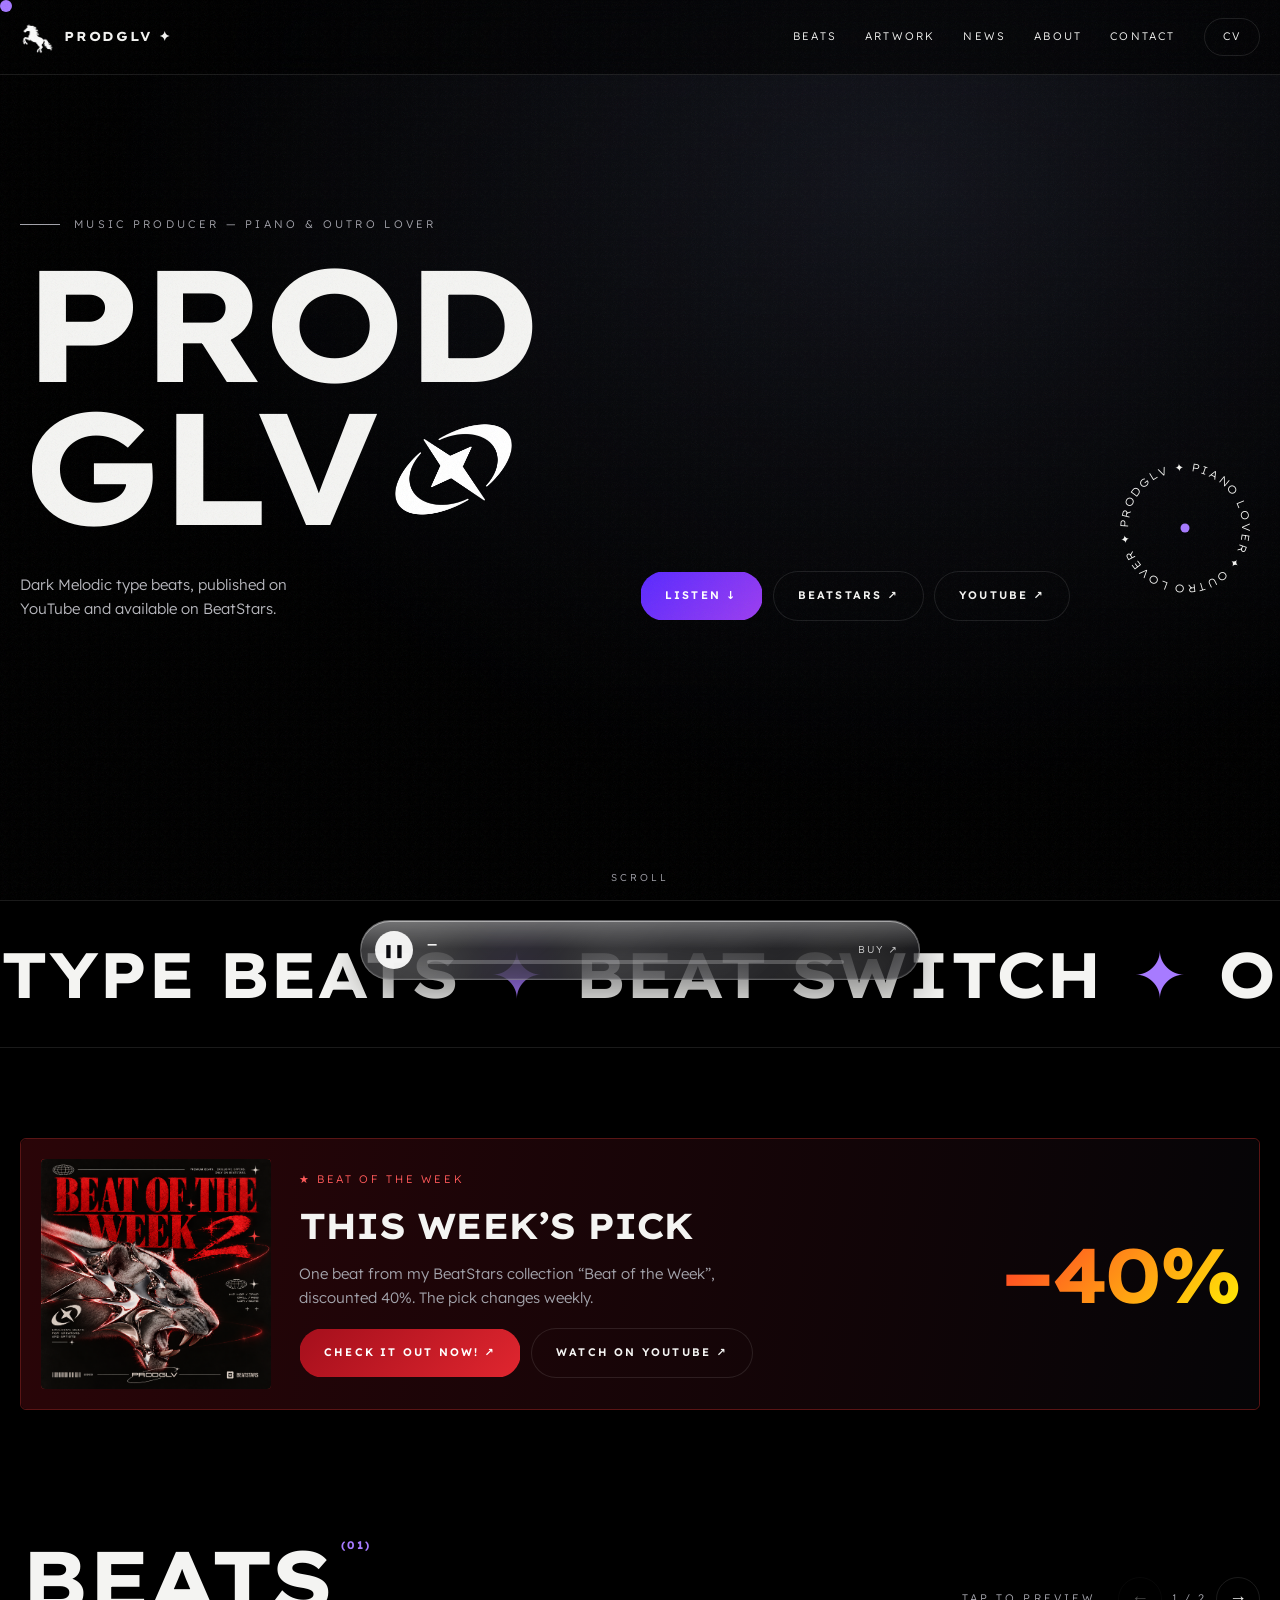
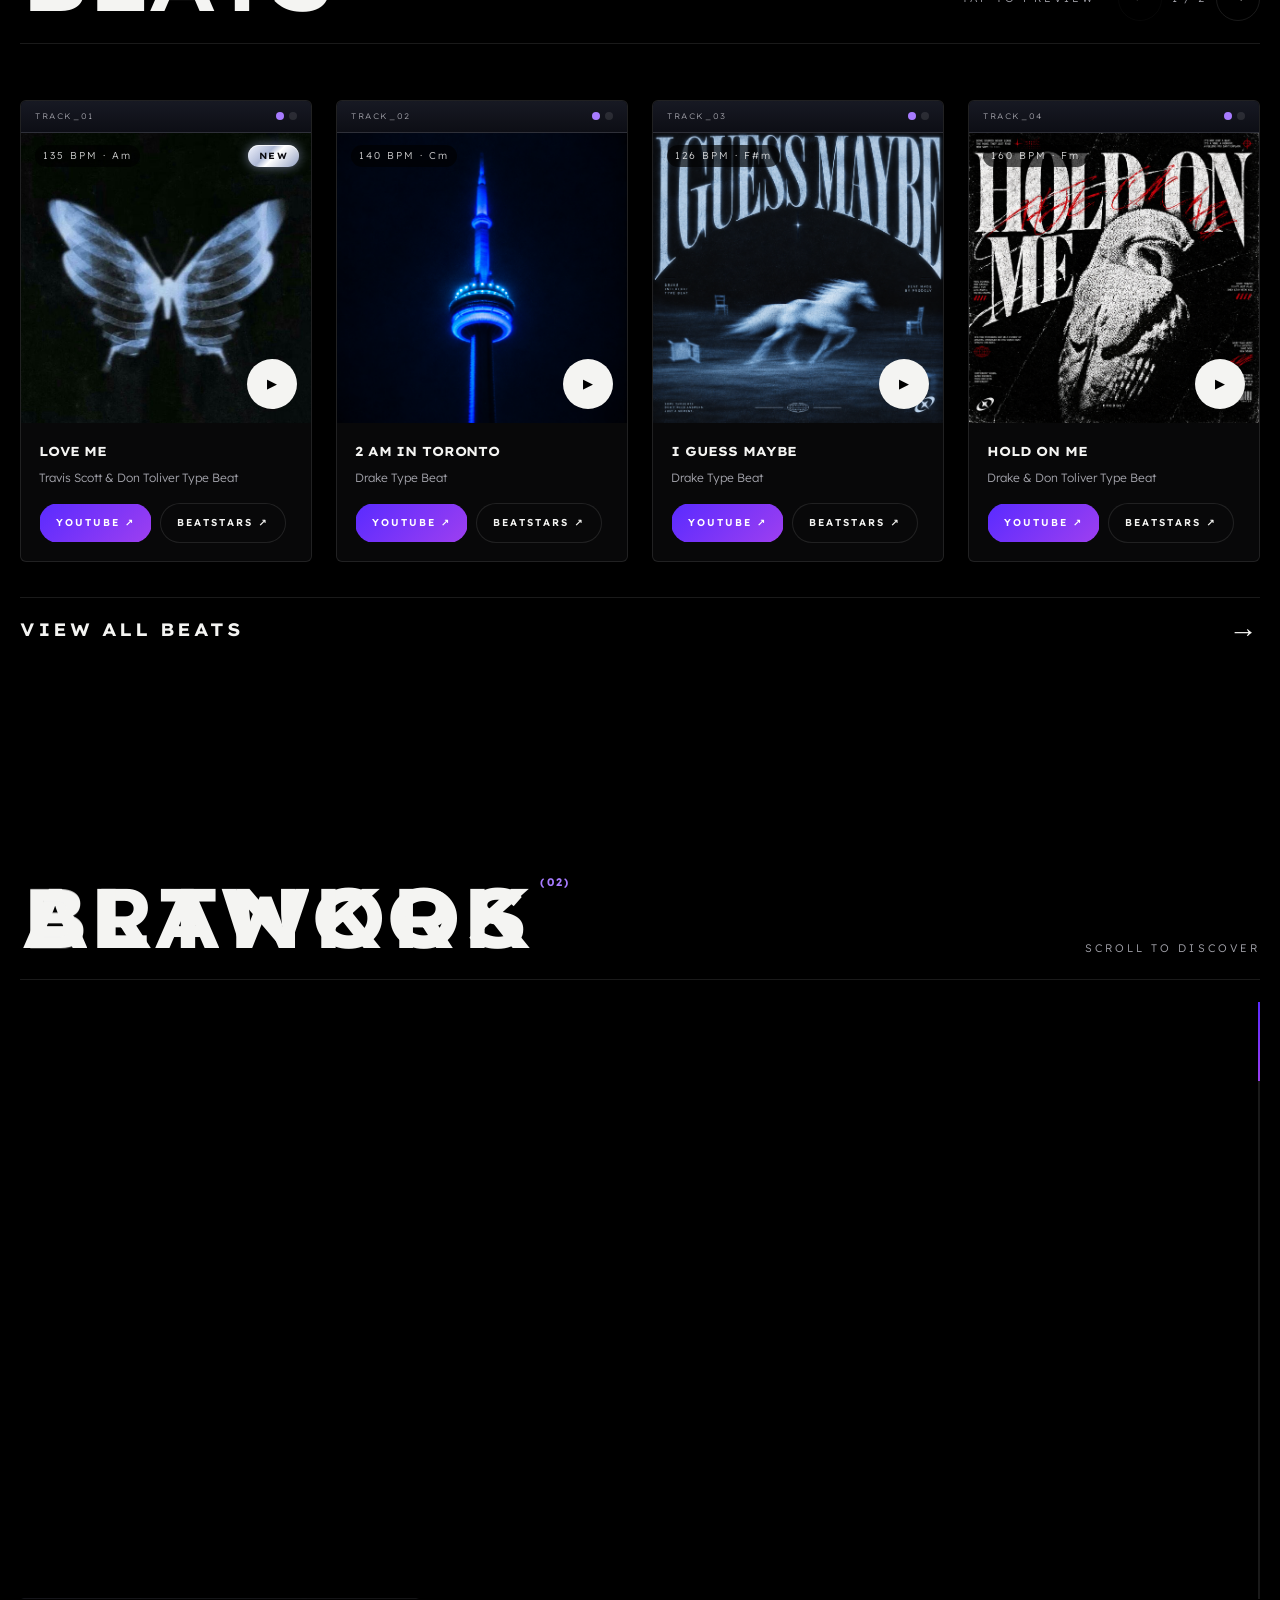
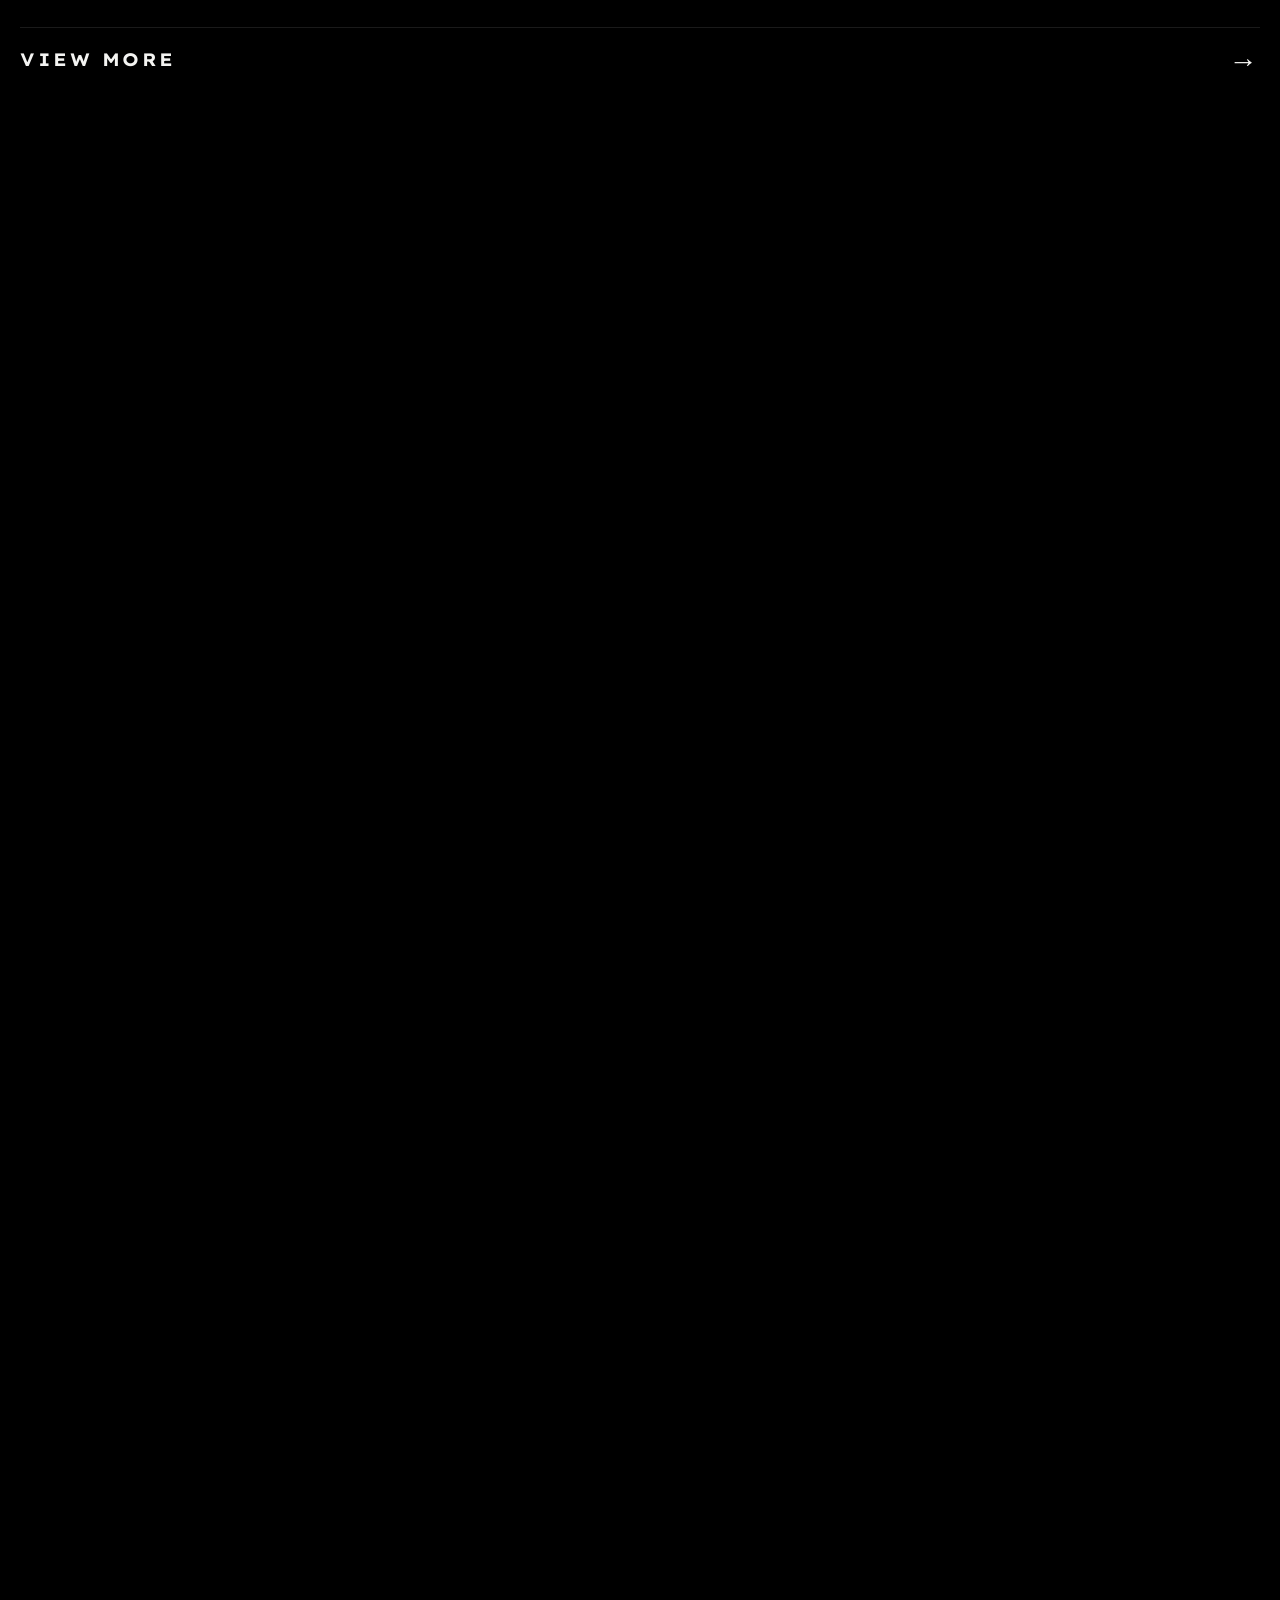
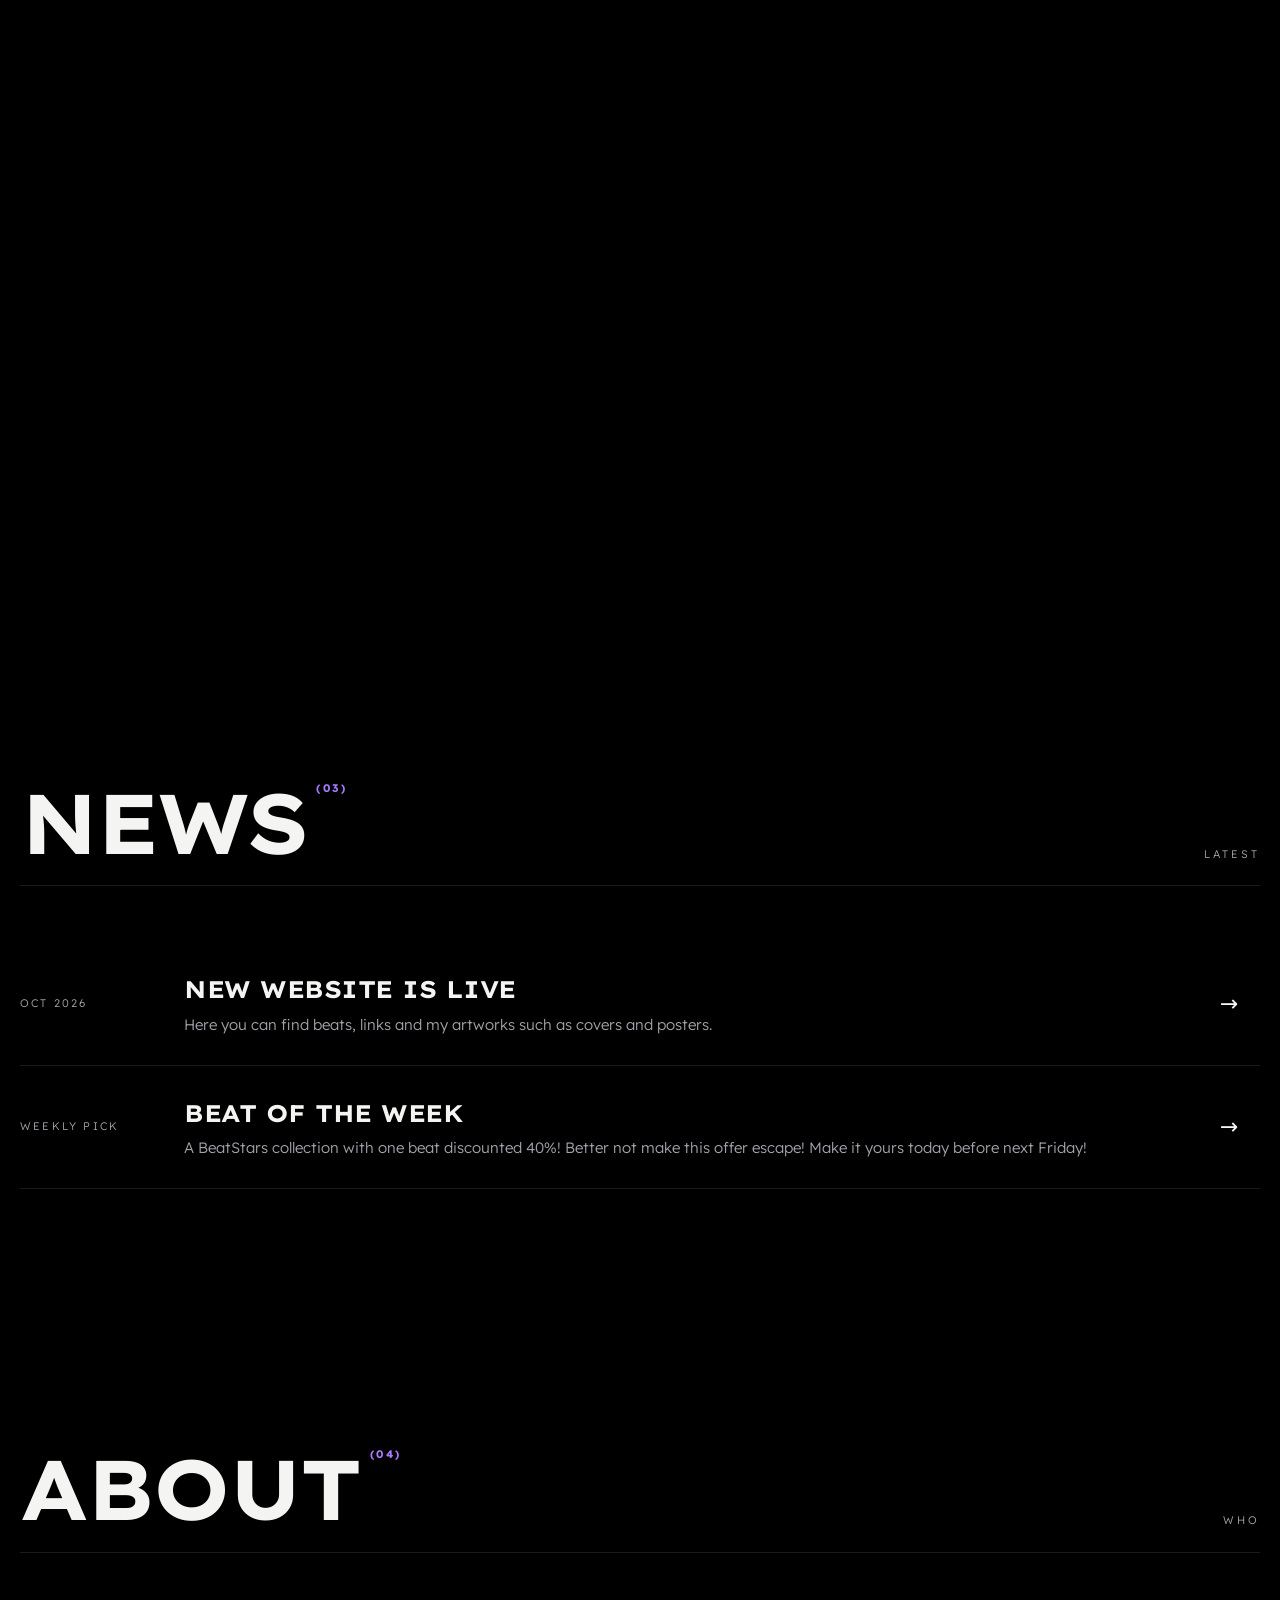
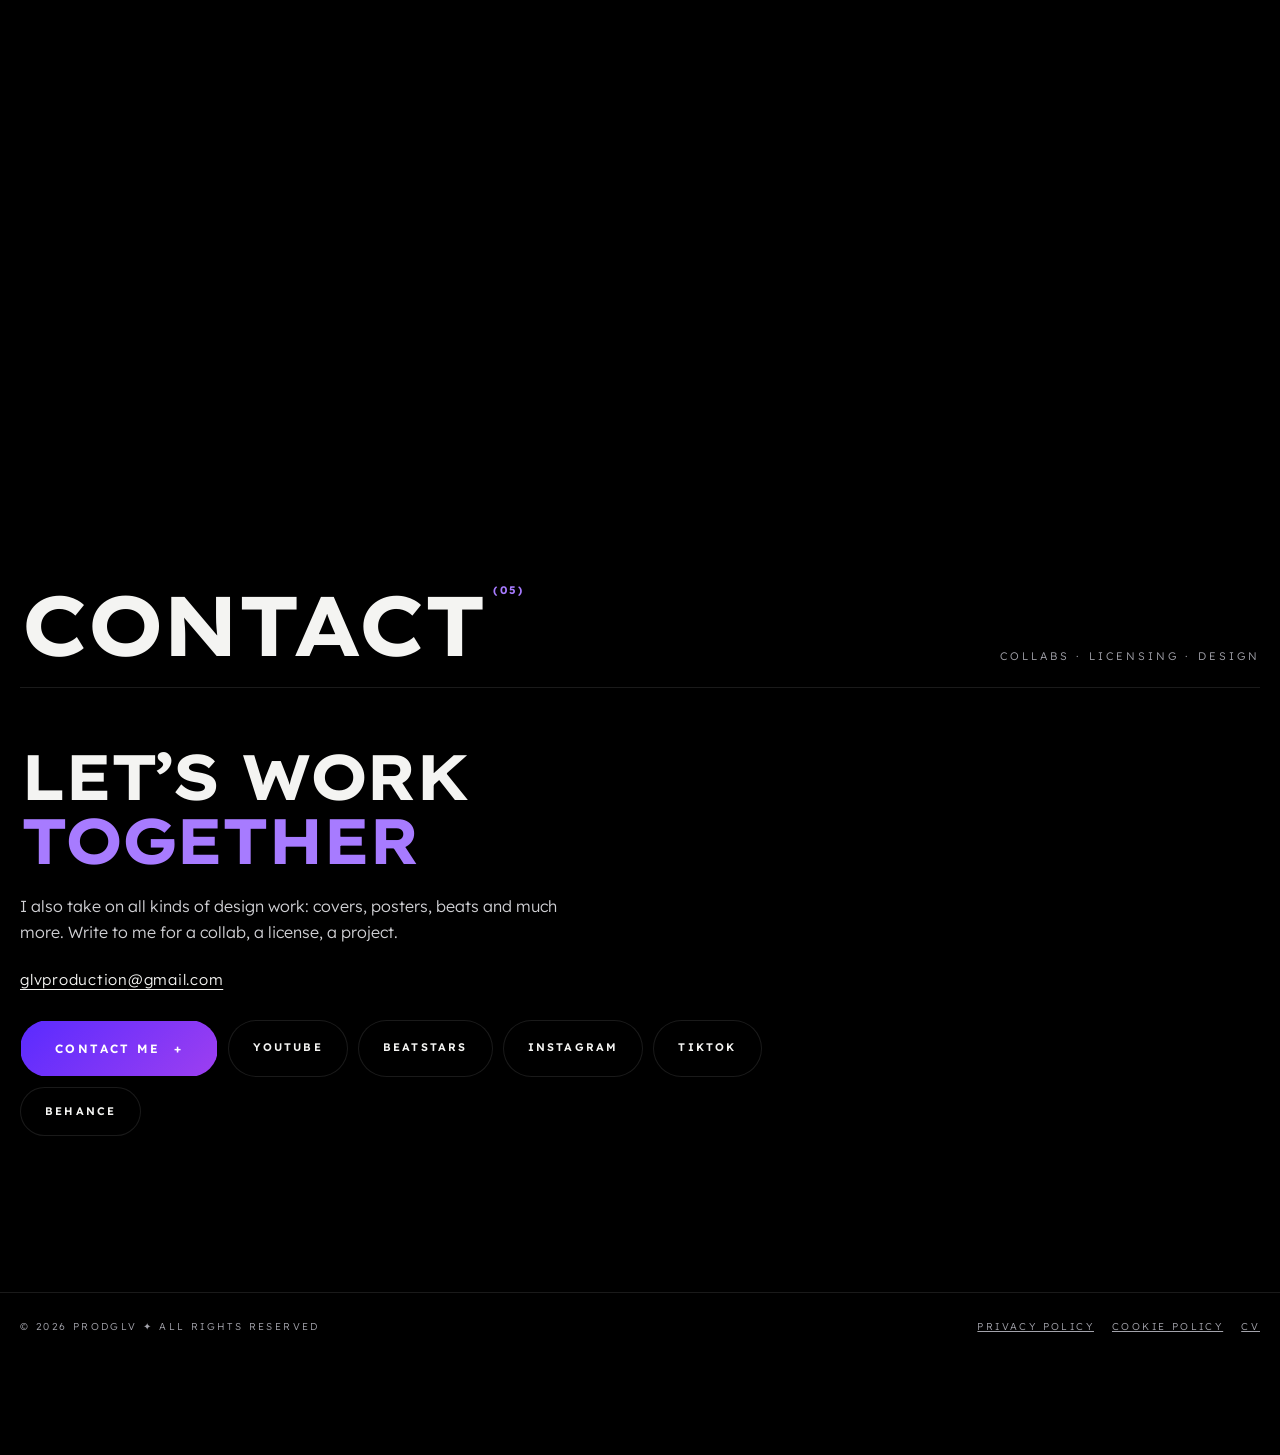
==== commit f5827f37: "Add files via upload" ====
--- a/index.html
+++ b/index.html
@@ -5,7 +5,9 @@
   <meta name="viewport" content="width=device-width, initial-scale=1, viewport-fit=cover">
   <title>prodGLV — Music Producer</title>
   <meta name="description" content="prodGLV, music producer. Piano &amp; outro lover. Beats, artwork and news.">
-  <link rel="icon" href="img/logo.png">
+  <link rel="icon" href="images/favicon-32.png" sizes="32x32" type="image/png">
+  <link rel="icon" href="images/favicon.svg" type="image/svg+xml">
+  <link rel="apple-touch-icon" href="images/apple-touch-icon.png">
   <link href="https://fonts.googleapis.com/css2?family=Lexend+Exa:wght@400;700&family=Lexend:wght@300;400;600&display=swap" rel="stylesheet">
   <link rel="stylesheet" href="style.css">
 </head>
@@ -23,7 +25,7 @@
 <!-- ======== HEADER (logo = img/logo.png)  ======== -->
 <header>
   <div class="wrap bar"><a class="brand" href="#top"><img src="images\imglogoglv.png" alt="" width="34" height="34">prodGLV ✦</a>
-    <nav id="nav"><a href="beats.html">Beats</a><a href="#artwork">Artwork</a><a href="#news">News</a><a href="#about">About</a><a href="#contact">Contact</a>
+    <nav id="nav"><a href="beats.html">Beats</a><a href="#artwork">Artwork</a><a href="#news">News</a><a href="#about">About</a><a href="#contact">Contact</a><a class="nav-cv" href="cv.html">CV</a>
     </nav>
     <button class="burger" id="bg">Menu</button>
   </div>
--- a/style.css
+++ b/style.css
@@ -2120,4 +2120,95 @@
 .lb-nav { display: flex; align-items: center; gap: 10px; font-size: 11px; letter-spacing: .16em; color: rgba(255, 255, 255, .85); white-space: nowrap; }
 .lb-nav button { width: 36px; height: 36px; border-radius: 50%; border: 1px solid rgba(255, 255, 255, .3); background: transparent; color: #fff; cursor: pointer; transition: background .3s; }
 .lb-nav button:hover { background: rgba(255, 255, 255, .2); }
-.pc { cursor: pointer; }+.pc { cursor: pointer; }
+
+/* ============================================================
+   "NEW" TAG + RANK-STYLE REVEAL (pairs with section 18 of script.js)
+   To undo: delete this whole block.
+   ============================================================ */
+
+/* --p is the position of the diagonal flash: -30% = before the card, 130% = after it */
+@property --p { syntax: "<percentage>"; inherits: true; initial-value: 130%; }
+@keyframes first-reveal { from { --p: -30%; } to { --p: 130%; } }
+
+/* when the card scrolls into view the flash crosses it and reveals it (once) */
+.card.first.rv.in { animation: first-reveal 2.0s cubic-bezier(.55, 0, .25, 1) .2s backwards; }
+
+.card.first .wt, .card.first .cover, .card.first .info {
+  -webkit-mask-image: linear-gradient(115deg, #000 calc(var(--p) - 3%), transparent var(--p));
+  mask-image: linear-gradient(115deg, #000 calc(var(--p) - 3%), transparent var(--p));
+}
+
+/* the metallic flash itself */
+.card.first::after {
+  content: ""; position: absolute; inset: 0; z-index: 6; pointer-events: none; mix-blend-mode: screen;
+  background:
+    linear-gradient(115deg, transparent calc(var(--p) - 26%), rgba(255, 255, 255, .55) calc(var(--p) - 25.5%), transparent calc(var(--p) - 24.5%)),
+    linear-gradient(115deg,
+      transparent calc(var(--p) - 18%),
+      rgba(170, 150, 255, .30) calc(var(--p) - 12%),
+      rgba(225, 232, 250, .75) calc(var(--p) - 5%),
+      #ffffff calc(var(--p) - 1.5%),
+      rgba(130, 110, 220, .9) var(--p),
+      transparent calc(var(--p) + 1%));
+}
+
+/* metallic NEW tag */
+.new-tag {
+  position: absolute; top: 12px; right: 12px; z-index: 3; overflow: hidden;
+  padding: 4px 11px; border-radius: 99px;
+  font-family: var(--h); font-weight: 700; font-size: 9px; letter-spacing: .16em; color: #0b0b10;
+  background: linear-gradient(135deg, #f4f6ff 0%, #aeb9d6 38%, #ffffff 52%, #8f9dc0 100%);
+  box-shadow: 0 0 12px rgba(190, 200, 255, .55), inset 0 1px 0 rgba(255, 255, 255, .8);
+}
+.new-tag::after {                                /* small shine that passes over the tag every few seconds */
+  content: ""; position: absolute; inset: 0;
+  background: linear-gradient(115deg, transparent 35%, rgba(255, 255, 255, .95) 50%, transparent 65%);
+  transform: translateX(-120%); animation: tag-shine 3.6s ease-in-out 1.6s infinite;
+}
+@keyframes tag-shine { 0%, 55% { transform: translateX(-120%); } 100% { transform: translateX(120%); } }
+
+/* ============================================================
+   CV BUTTON IN THE HEADER  +  LIGHT FLASH RISING FROM BELOW
+   (the flash pairs with section 19 of script.js and the "NEW tag + reveal" block)
+   To undo: delete this whole block.
+   ============================================================ */
+
+/* ---------- "CV" button in the menu ---------- */
+nav a.nav-cv {
+  padding: 9px 18px;
+  border: 1px solid var(--line);
+  border-radius: 99px;
+  color: var(--fg);
+  transition: background .35s, border-color .35s, color .35s;
+}
+nav a.nav-cv::after { display: none; }                      /* no underline: it is a button */
+nav a.nav-cv:hover, nav a.nav-cv:focus-visible { background: var(--grad); border-color: transparent; color: #fff; }
+
+@media (max-width: 820px) {
+  nav.open a.nav-cv { align-self: flex-start; }             /* inside the phone menu */
+}
+
+/* ---------- light that rises from under the beat to above it (also outside the card) ---------- */
+.rise-wrap {
+  position: absolute; left: 0; width: 100%; z-index: 20;
+  overflow: hidden;                        /* the light never makes the page scroll sideways */
+  pointer-events: none;
+  mix-blend-mode: screen;                  /* adds light on top of whatever is underneath */
+}
+.rise-beam {
+  position: absolute;
+  /* white core with a violet glow above and below; change the colours here */
+  background: linear-gradient(to top,
+    transparent 0%,
+    rgba(140, 90, 255, .30) 28%,
+    rgba(255, 255, 255, .95) 50%,
+    rgba(140, 90, 255, .30) 72%,
+    transparent 100%);
+  -webkit-mask-image: linear-gradient(to right, transparent, #000 22%, #000 78%, transparent);   /* soft sides */
+  mask-image: linear-gradient(to right, transparent, #000 22%, #000 78%, transparent);
+  filter: blur(4px);
+  will-change: transform, opacity;
+}
+
+nav { align-items: center; }
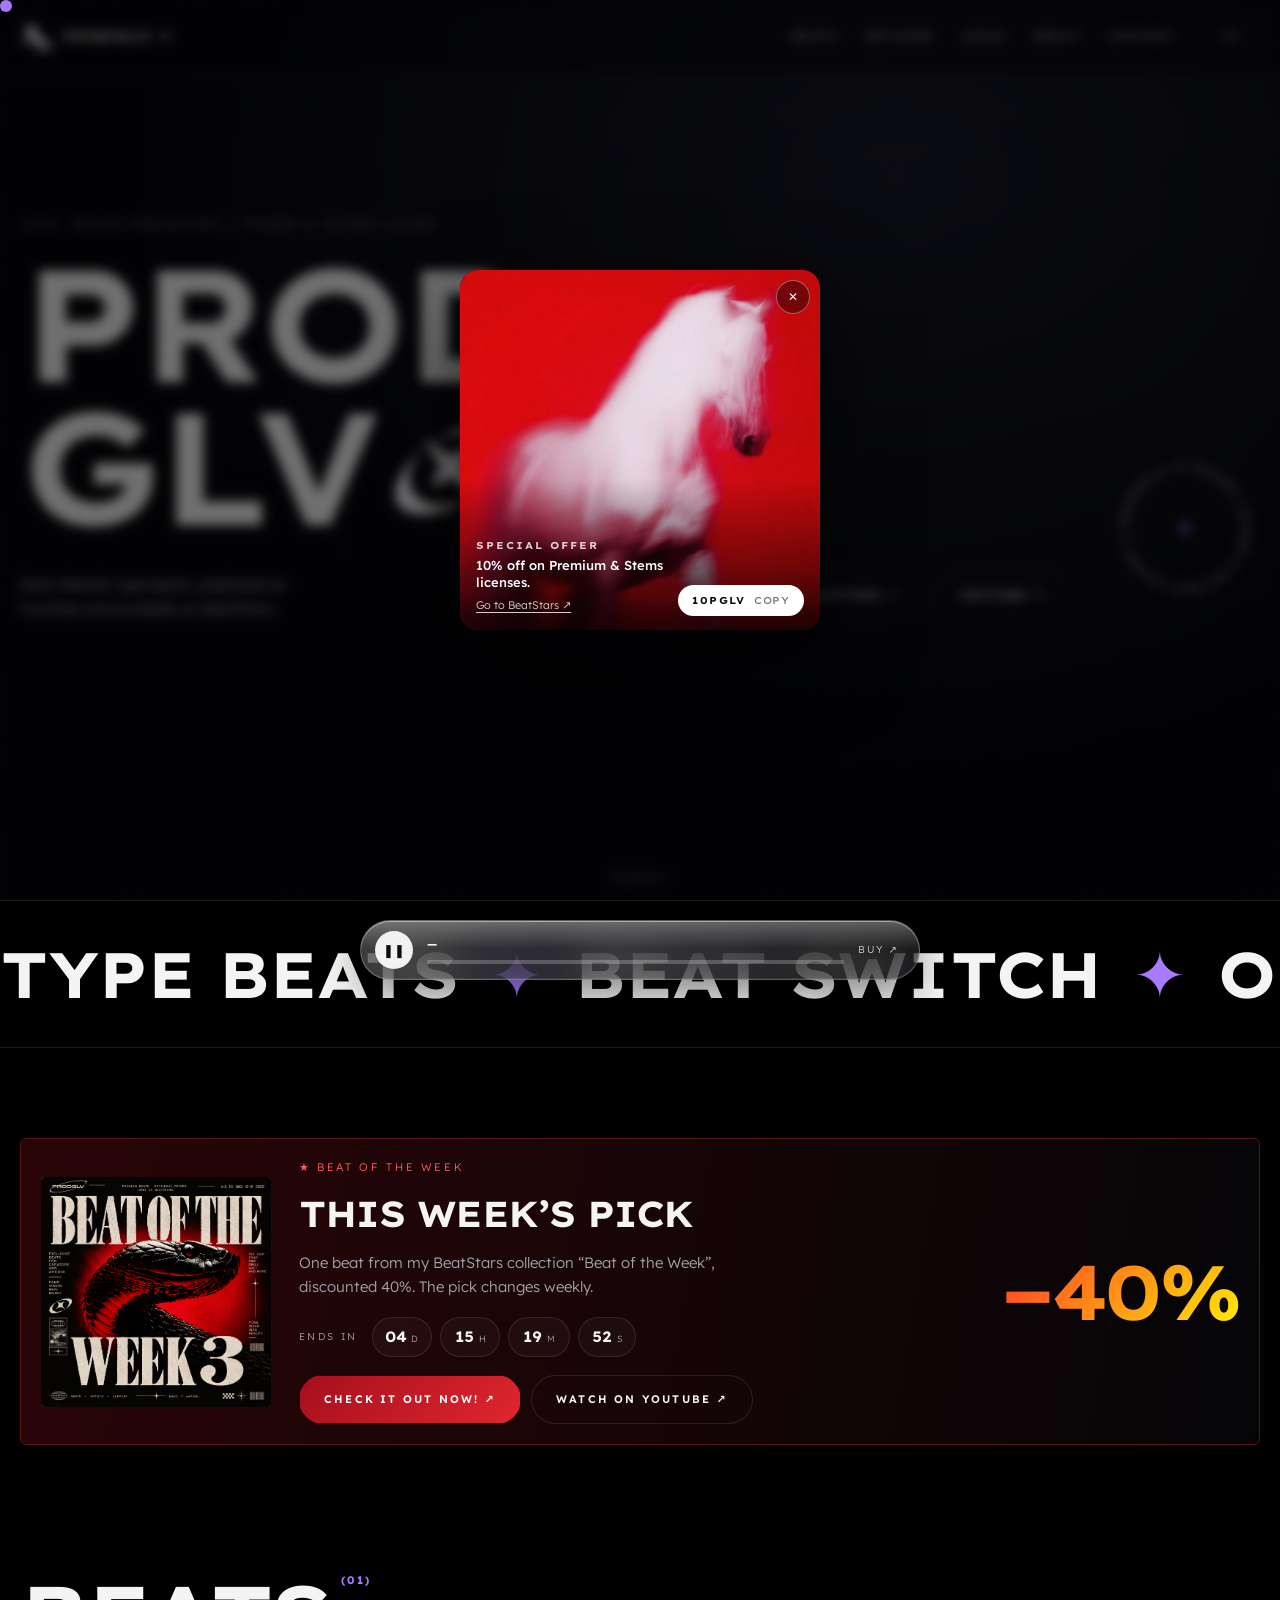
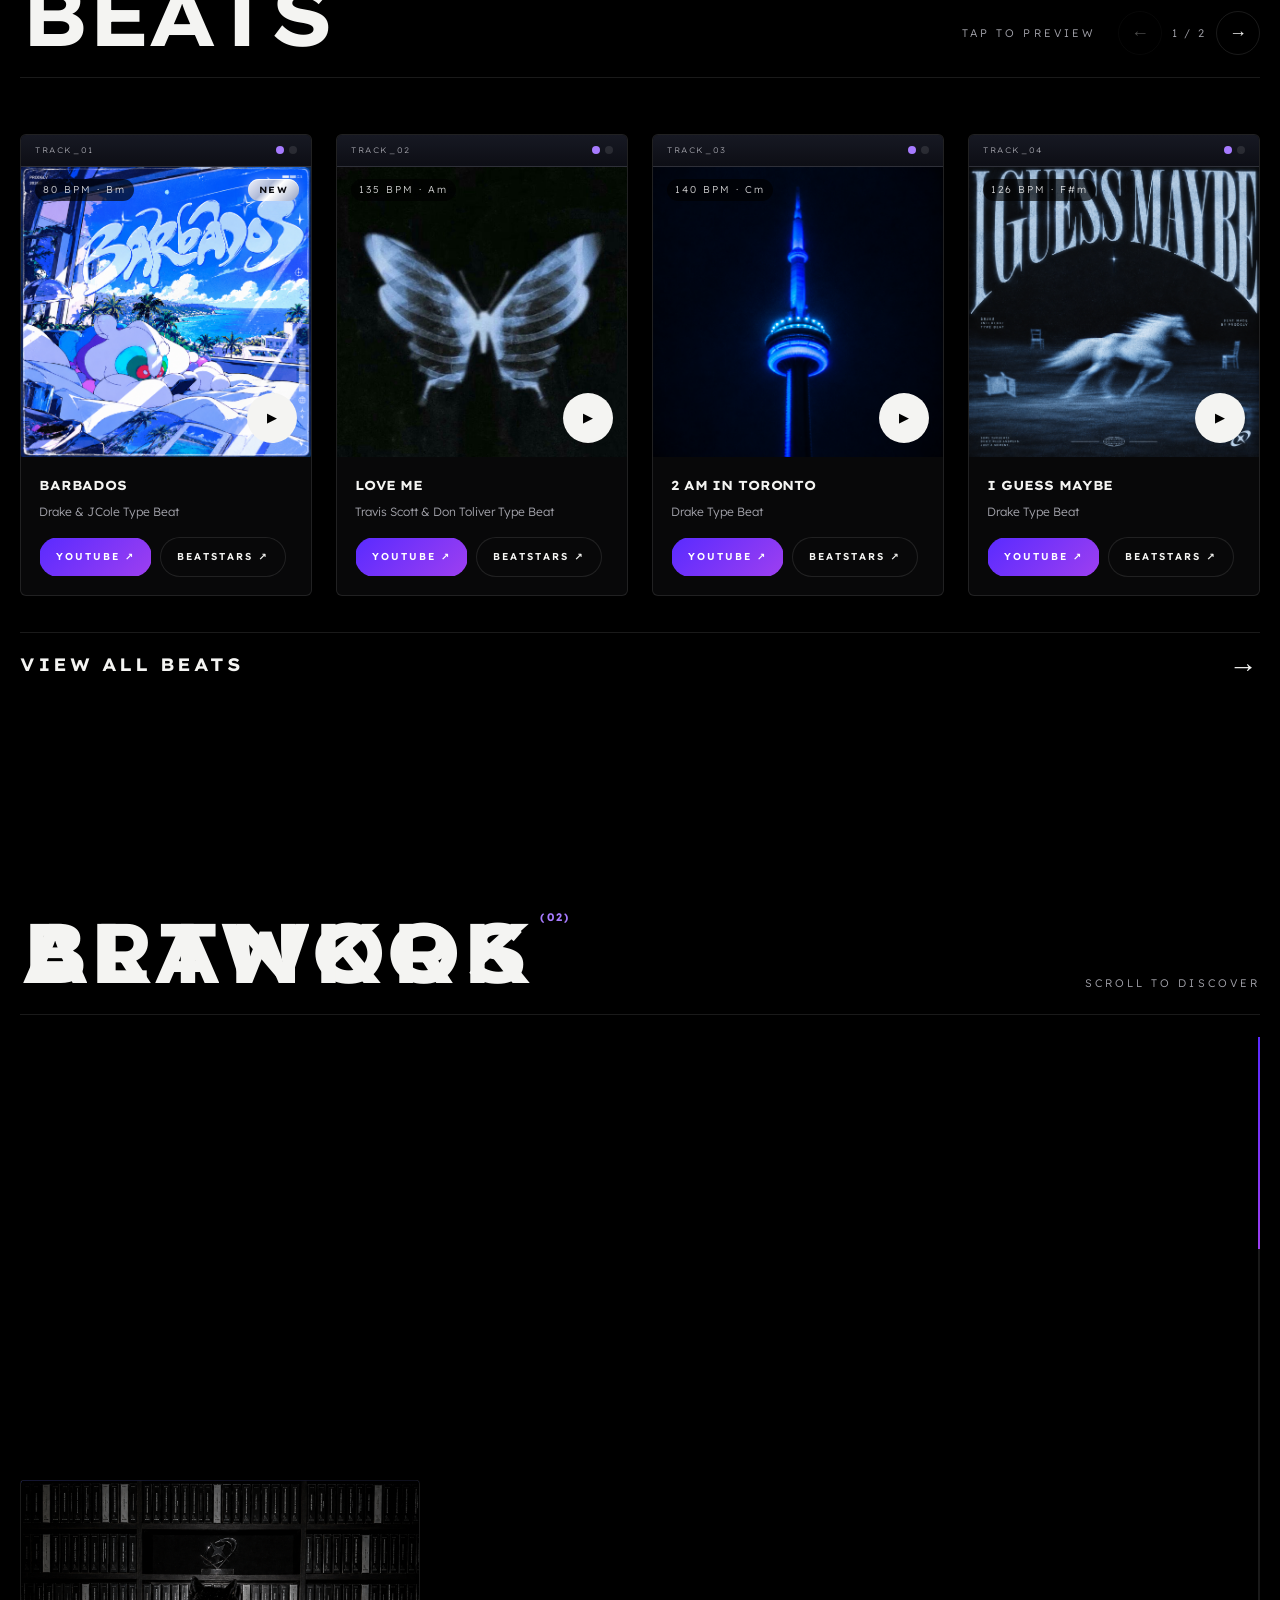
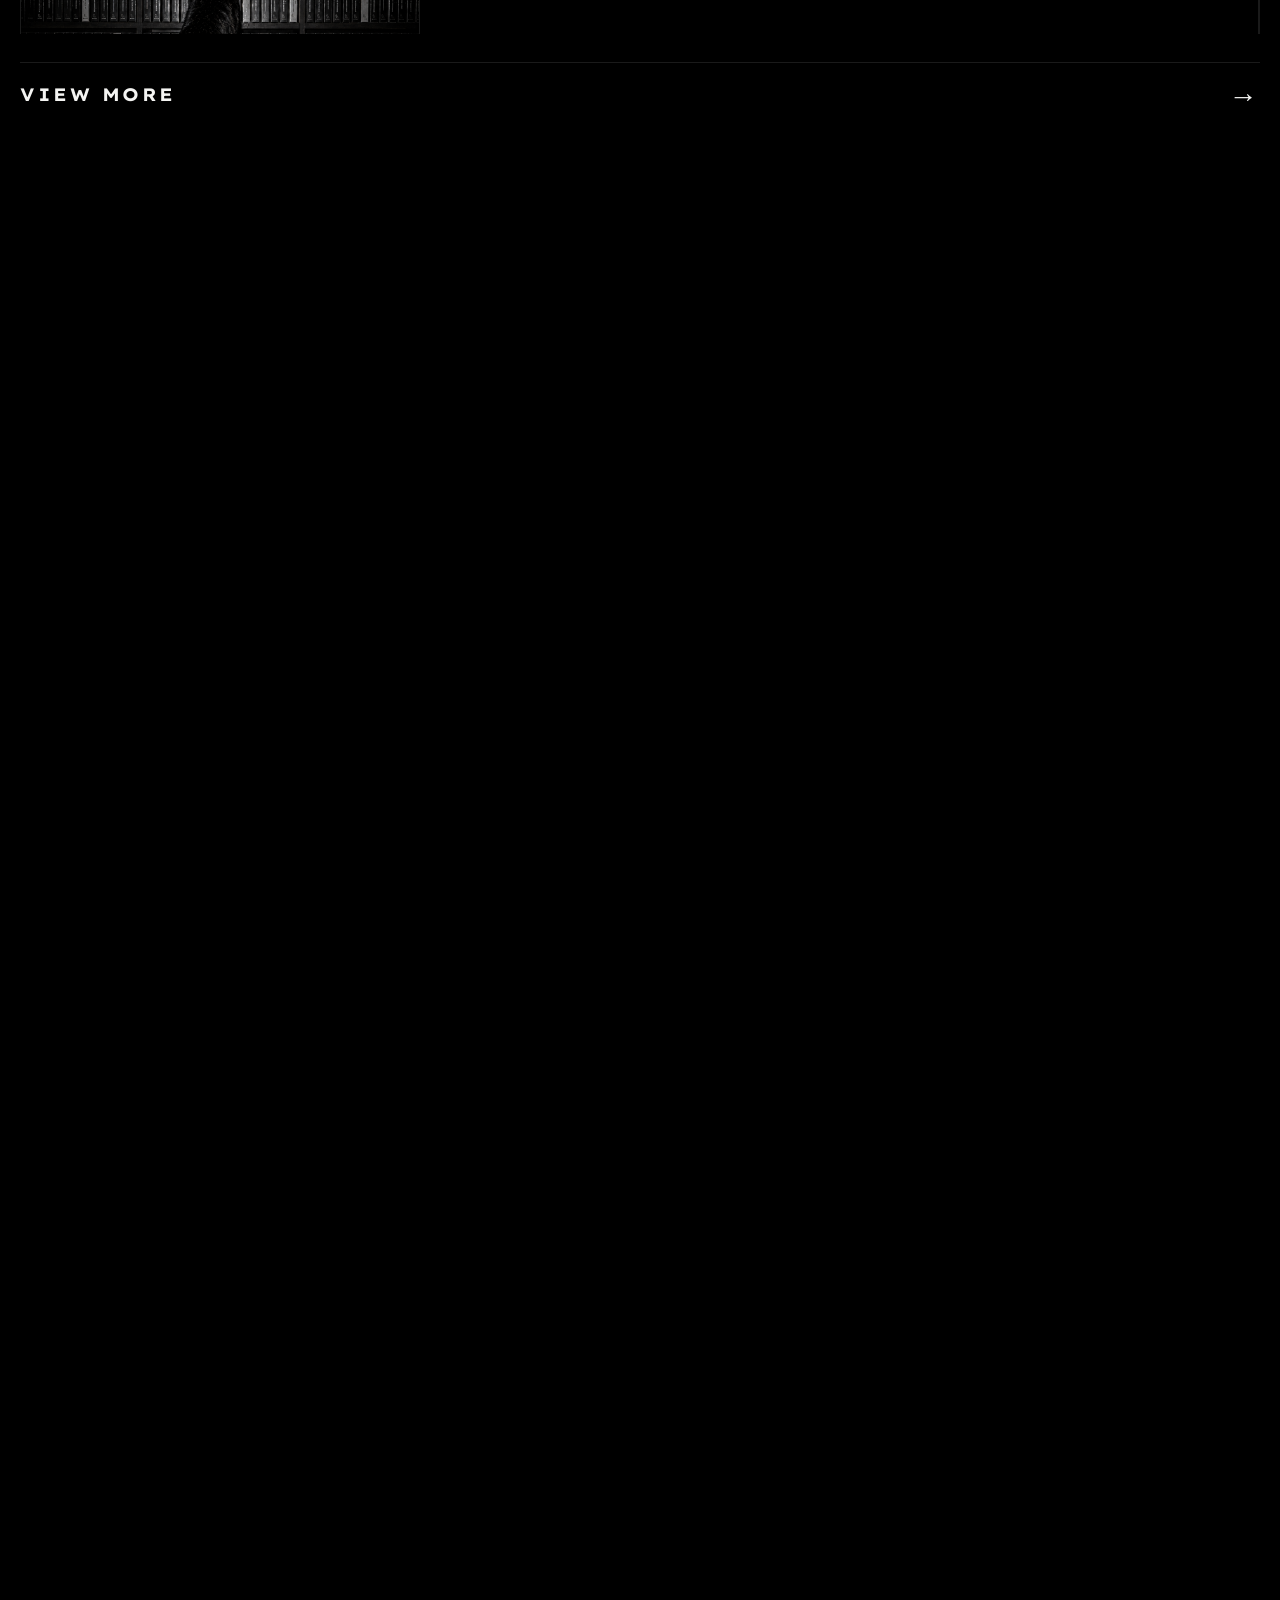
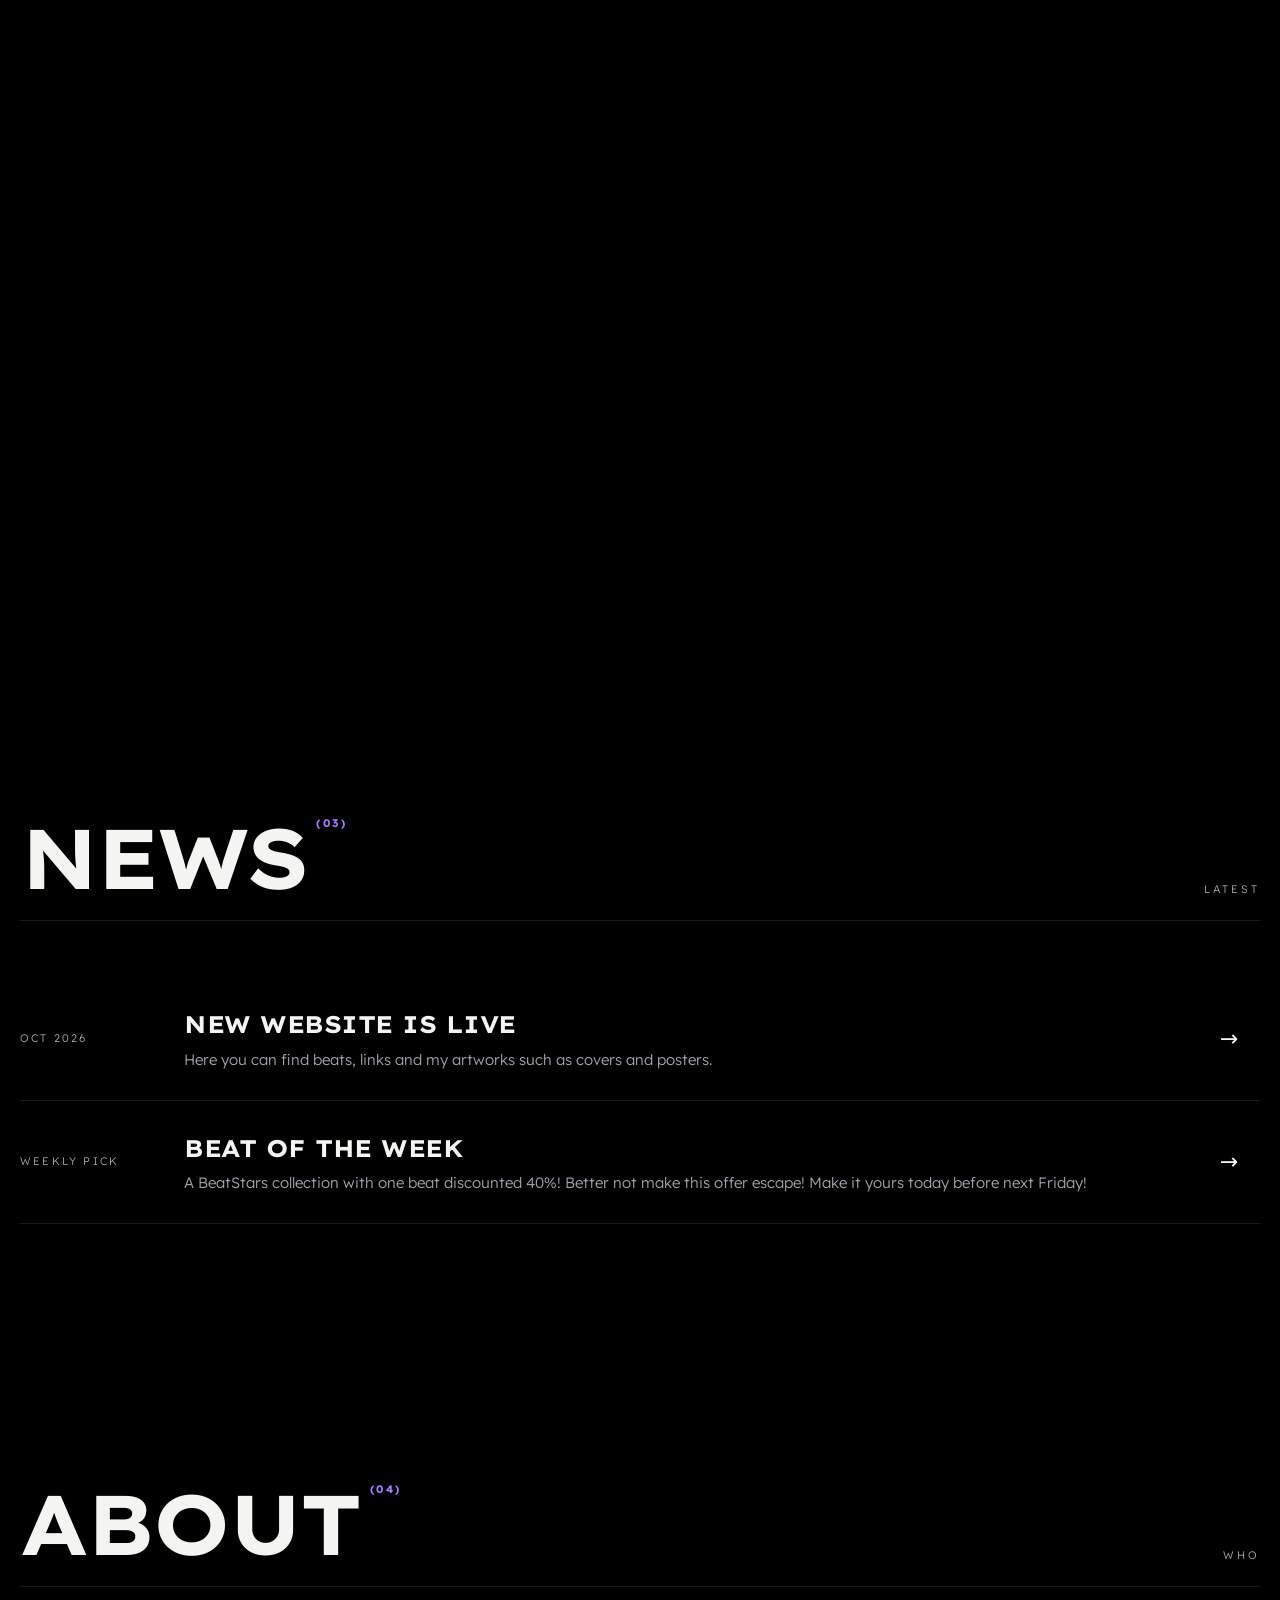
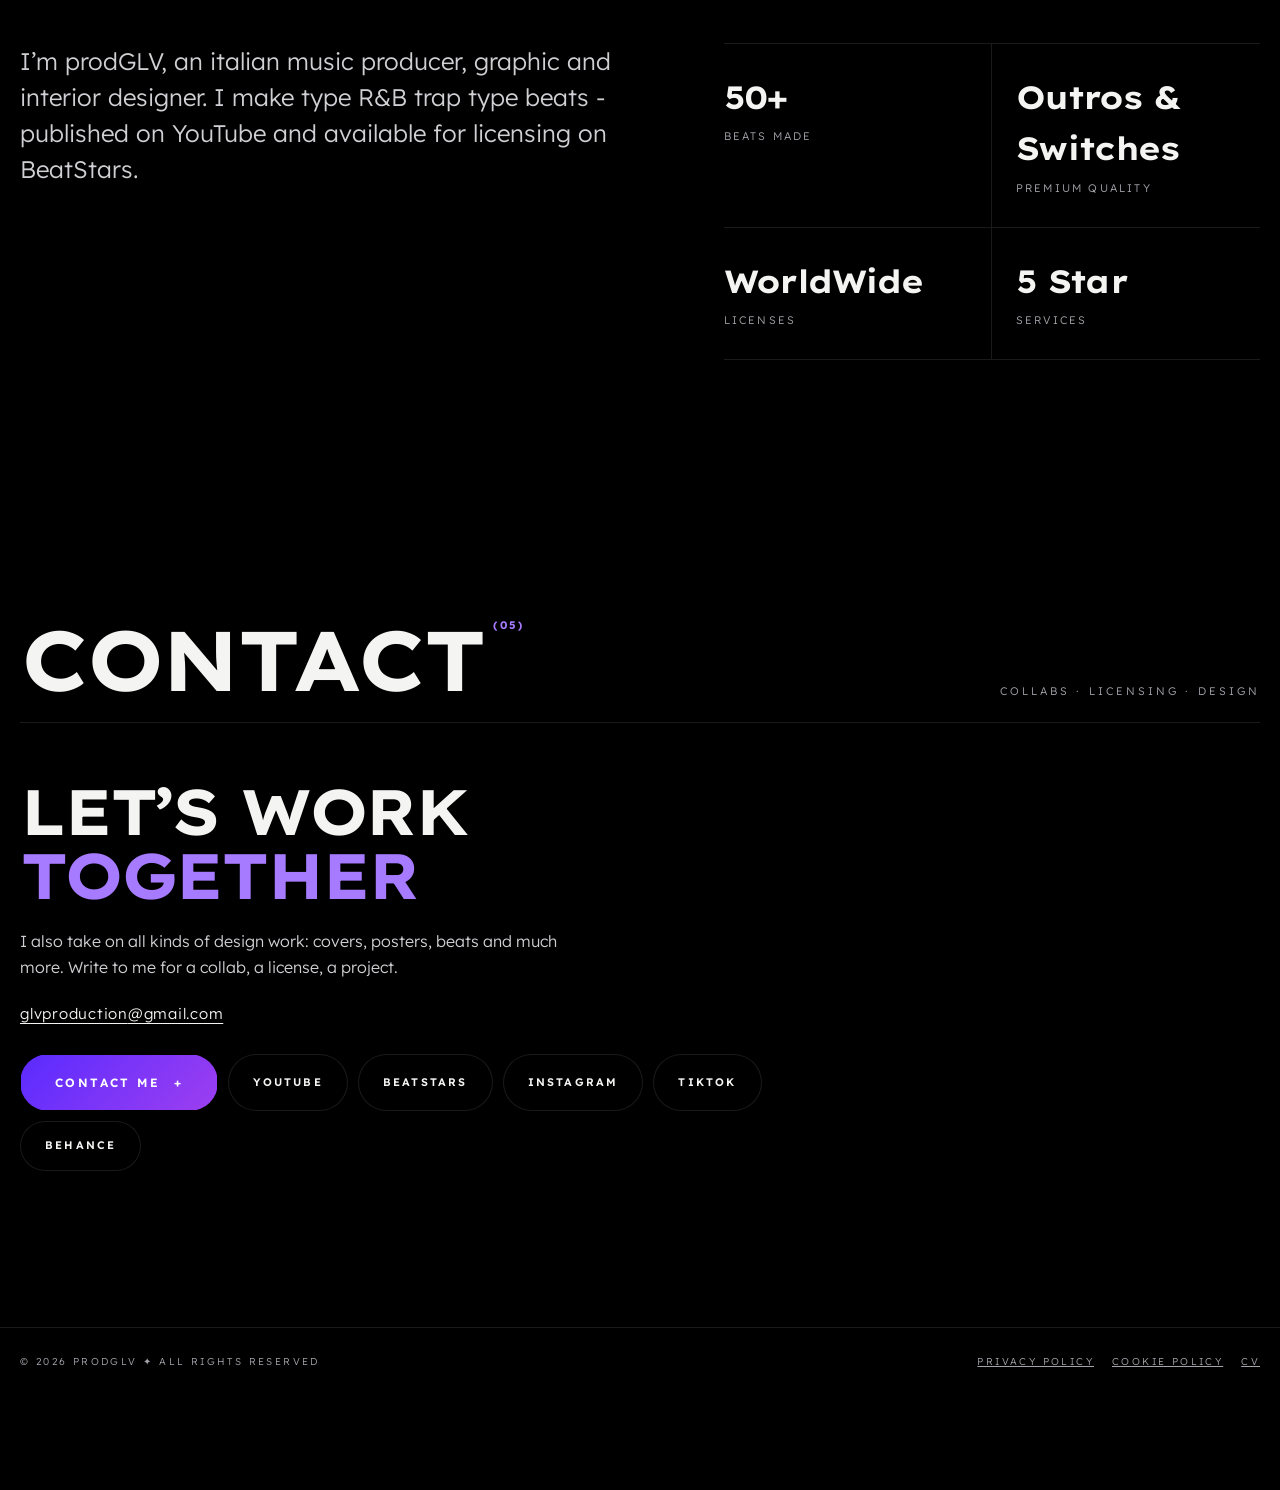
==== commit d7b9903c: "Add files via upload" ====
--- a/index.html
+++ b/index.html
@@ -10,6 +10,7 @@
   <link rel="apple-touch-icon" href="images/apple-touch-icon.png">
   <link href="https://fonts.googleapis.com/css2?family=Lexend+Exa:wght@400;700&family=Lexend:wght@300;400;600&display=swap" rel="stylesheet">
   <link rel="stylesheet" href="style.css">
+     <script src="loader.js"></script>
 </head>
 <body>
 <a class="skip" href="#beats">Skip to content</a>
@@ -235,5 +236,6 @@
 <!-- Scripts: config.js = your content (edit it), script.js = behaviour (leave it) -->
 <script src="config.js"></script>
 <script src="script.js"></script>
+<script src="promo.js"></script>
 </body>
 </html>
--- a/style.css
+++ b/style.css
@@ -2017,49 +2017,6 @@
 .cv-pw.shake { animation: cv-shake .4s; }
 @keyframes cv-shake { 20%, 60% { transform: translateX(-8px); } 40%, 80% { transform: translateX(8px); } }
 
-/* ============================================================
-   BANNER OF THE BEATS PAGE (pairs with section 6 of beats.js)
-   To undo: delete this whole block.
-   ============================================================ */
-.bn {
-  --fill: linear-gradient(90deg, rgba(157, 63, 240, .30), rgba(90, 43, 255, .12));
-  display: flex;
-  align-items: center;
-  gap: 14px;
-  margin: 0 0 28px;
-  padding: 12px 12px 12px 20px;
-  border: 1px solid var(--line);
-  border-radius: 99px;
-  text-decoration: none;
-  color: var(--fg);
-  font-size: 13px;
-  background-color: rgba(255, 255, 255, .03);
-  background-image: var(--fill);
-  background-repeat: no-repeat;
-  background-position: left;
-  background-size: 0 100%;                        /* the purple fill "loads" on hover */
-  transition: background-size .8s cubic-bezier(.65, 0, .25, 1), border-color .4s;
-}
-.bn:hover, .bn:focus-visible { background-size: 100% 100%; border-color: rgba(167, 123, 255, .6); }
-
-.bn-dot { width: 7px; height: 7px; border-radius: 50%; background: var(--acc); box-shadow: 0 0 0 0 rgba(167, 123, 255, .6); animation: bn-pulse 2.4s ease-out infinite; flex: none; }
-@keyframes bn-pulse { 70%, 100% { box-shadow: 0 0 0 9px rgba(167, 123, 255, 0); } }
-
-.bn-lab { font-family: var(--h); font-weight: 700; font-size: 10px; letter-spacing: .14em; text-transform: uppercase; white-space: nowrap; }
-.bn-badge { padding: 3px 10px; border-radius: 99px; background: var(--grad); color: #fff; font-family: var(--h); font-weight: 700; font-size: 10px; letter-spacing: .06em; white-space: nowrap; }
-.bn-txt { flex: 1; min-width: 0; color: #c9c9ce; }
-.bn-go { display: flex; align-items: center; gap: 8px; padding: 9px 16px; border-radius: 99px; border: 1px solid var(--line); font-size: 10px; letter-spacing: .18em; text-transform: uppercase; white-space: nowrap; transition: border-color .3s; }
-.bn-go b { font-weight: 400; font-size: 15px; transition: transform .4s; }
-.bn:hover .bn-go b, .bn:focus-visible .bn-go b { transform: translateX(5px) rotate(-45deg); }
-.bn:hover .bn-go { border-color: rgba(255, 255, 255, .5); }
-
-@media (max-width: 760px) {
-  .bn { flex-wrap: wrap; border-radius: 22px; padding: 14px 16px; row-gap: 8px; }
-  .bn { gap: 8px 10px; }
-  .bn-lab { font-size: 9px; letter-spacing: .1em; }
-  .bn-go { margin-left: auto; padding: 6px 11px; letter-spacing: .12em; gap: 6px; }   /* "See it" stays on the first row */
-  .bn-txt { flex: 1 1 100%; order: 5; }
-}
 
 /* ============================================================
    BEATS LIST: CASCADE + HOVER FLASH   |   ARTWORK VIEWER
@@ -2212,3 +2169,78 @@
 }
 
 nav { align-items: center; }
+
+/* ============================================================
+   BEAT OF THE WEEK COUNTDOWN (pairs with section 21 of script.js)
+   To undo: delete this whole block.
+   ============================================================ */
+.bw-timer { display: flex; align-items: center; flex-wrap: wrap; gap: 8px; margin: 0 0 18px; }
+.bw-tl { margin-right: 6px; font-size: 10px; letter-spacing: .24em; text-transform: uppercase; color: var(--dim); }
+.bw-tb { display: inline-flex; align-items: baseline; gap: 4px; padding: 7px 12px; border: 1px solid var(--line); border-radius: 99px; background: rgba(255, 255, 255, .03); }
+.bw-tb b { min-width: 2ch; text-align: center; font-family: var(--h); font-weight: 700; font-size: 15px; font-variant-numeric: tabular-nums; color: var(--fg); }
+.bw-tb i { font-style: normal; font-size: 9px; letter-spacing: .14em; text-transform: uppercase; color: var(--dim); }
+
+/* last 24 hours: the numbers light up */
+.bw-timer.urgent .bw-tb { border-color: rgba(167, 123, 255, .6); }
+.bw-timer.urgent .bw-tb b { color: var(--acc); }
+
+/* /* ============================================================
+   SEARCH BAR + FILTER OF THE BEATS PAGE (pairs with section 8 of beats.js)
+   REPLACES the earlier "SEARCH ON THE BEATS PAGE" CSS block.
+   To undo: delete this whole block.
+   ============================================================ */
+#tagChips { display: none !important; }                  /* the old row of tags is replaced by the filter */
+
+.srch { position: relative; max-width: 720px; margin: 0 auto 30px; }
+.srch-bar {
+  display: flex; align-items: center; gap: 10px; height: 54px; padding: 0 8px 0 20px;
+  border: 1px solid var(--line); border-radius: 99px; background: rgba(255, 255, 255, .04);
+  transition: border-color .3s, background .3s;
+}
+.srch-bar:hover { border-color: rgba(255, 255, 255, .4); }
+.srch-bar:focus-within { border-color: rgba(167, 123, 255, .65); background: rgba(255, 255, 255, .06); }
+.srch-ico { flex: none; color: var(--dim); }
+.srch-q { flex: 1; min-width: 0; border: 0; outline: 0; background: none; color: var(--fg); font: inherit; font-size: 15px; }
+.srch-q::placeholder { color: #9b9ba3; }
+.srch-q::-webkit-search-cancel-button { display: none; }
+
+.srch-x { flex: none; width: 30px; height: 30px; border: 0; border-radius: 50%; background: rgba(255, 255, 255, .08); color: var(--fg); font-size: 11px; cursor: pointer; transition: background .3s; }
+.srch-x:hover { background: rgba(255, 255, 255, .2); }
+
+.srch-tg {
+  flex: none; display: inline-flex; align-items: center; gap: 8px; height: 38px; padding: 0 16px;
+  border: 1px solid var(--line); border-radius: 99px; background: none; color: var(--fg); cursor: pointer;
+  font: inherit; font-size: 11px; letter-spacing: .14em; text-transform: uppercase; transition: background .3s, border-color .3s;
+}
+.srch-tg:hover, .srch-tg[aria-expanded="true"] { background: rgba(255, 255, 255, .1); border-color: rgba(255, 255, 255, .45); }
+.srch-tg.has { border-color: rgba(167, 123, 255, .7); }
+.srch-tg b { font-weight: 600; color: var(--acc); }
+
+.srch-sel { display: flex; flex-wrap: wrap; justify-content: center; gap: 8px; }
+.srch-sel:not(:empty) { margin-top: 14px; }
+.srch-pill { display: inline-flex; align-items: center; gap: 6px; padding: 5px 7px 5px 14px; border-radius: 99px; background: var(--grad); color: #fff; font-size: 12px; white-space: nowrap; }
+.srch-pill button { width: 18px; height: 18px; border: 0; border-radius: 50%; background: rgba(255, 255, 255, .25); color: #fff; font-size: 9px; cursor: pointer; }
+
+.srch-pop {
+  position: absolute; left: 0; right: 0; top: 62px; z-index: 15; padding: 18px;
+  border: 1px solid rgba(255, 255, 255, .2); border-radius: 18px; background: rgba(14, 14, 20, .96);
+  -webkit-backdrop-filter: blur(20px); backdrop-filter: blur(20px); box-shadow: 0 24px 60px rgba(0, 0, 0, .55);
+  animation: srch-in .3s cubic-bezier(.2, .8, .2, 1);
+}
+.srch-pop[hidden] { display: none; }
+@keyframes srch-in { from { opacity: 0; transform: translateY(-8px); } }
+.srch-ph { display: flex; justify-content: space-between; align-items: center; margin-bottom: 14px; font-size: 11px; letter-spacing: .2em; text-transform: uppercase; color: var(--dim); }
+.srch-clr { border: 0; background: none; color: var(--acc); font: inherit; letter-spacing: inherit; text-transform: inherit; cursor: pointer; text-decoration: underline; }
+.srch-chips { display: flex; flex-wrap: wrap; gap: 8px; max-height: 280px; overflow: auto; }
+.srch-chips .chip { display: inline-flex; gap: 8px; align-items: center; }
+.srch-chips .chip i { font-style: normal; font-size: 10px; opacity: .6; }
+.srch-chips .chip.on { background: var(--grad); border-color: transparent; color: #fff; }
+
+/* tags in each beat line (max 3, one under the other when the line is narrow) */
+.bl-tags { gap: 6px; }
+.bl-tag { white-space: nowrap; }
+
+@media (max-width: 620px) {
+  .srch-bar { height: 50px; padding-left: 16px; }
+  .srch-tg { padding: 0 12px; letter-spacing: .08em; }
+}
